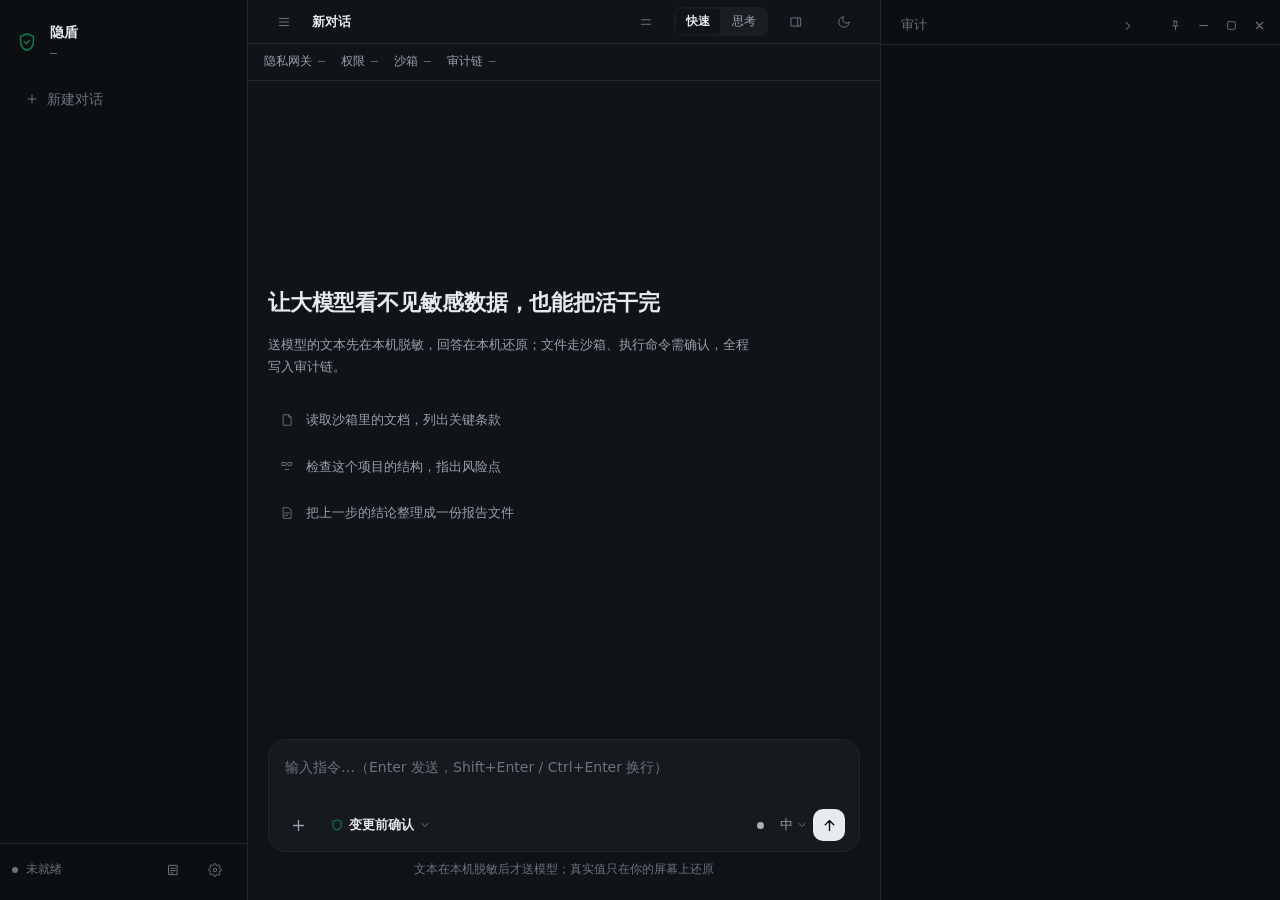
==== yindun/app/web/index.html @ dd4acda6 "审计面板实时刷新：打开期间每2秒自动拉取快照，无新条目不重绘、保留滚动位置" ====
<!DOCTYPE html>
<html lang="zh-CN" data-theme="dark">
<head>
  <meta charset="utf-8">
  <meta name="viewport" content="width=device-width, initial-scale=1">
  <title>隐盾安全智能体</title>
  <link rel="stylesheet" href="styles/tokens.css">
  <link rel="stylesheet" href="styles/app.css">
</head>
<body>
  <!-- ── 极简闪发浮条（折叠态）：旧 Qt 界面「极简闪发折叠模式」的迁移 ──
       折叠后窗口本身会缩成一条浮条（底边对齐、水平居中），
       在这里输入指令回车 = 自动展开完整界面并发送；Shift+Enter 换行（不发送）。
       草稿由 carryDraft() 与主输入框互相搬运：折叠/展开都不丢字。 -->
  <div class="minibar pywebview-drag-region" id="minibar">
    <button class="minibar__expand" id="btn-mini-expand" title="展开完整界面（Esc）">
      <svg viewBox="0 0 24 24" fill="none" stroke="currentColor" stroke-width="1.9" stroke-linecap="round" stroke-linejoin="round"><path d="M9 4v5H4M15 20v-5h5"/></svg>
    </button>
    <!-- textarea 而非 input：Shift+Enter 要真的能换行（单行控件装不下换行符） -->
    <textarea class="minibar__input" id="mini-input" rows="1" spellcheck="false" autocomplete="off"
           placeholder="闪发模式：Enter 发送 · Shift+Enter / Ctrl+Enter 换行"></textarea>
    <span class="minibar__status" id="mini-status"></span>
    <button class="minibar__send" id="btn-mini-send" title="发送（Enter）">
      <svg viewBox="0 0 24 24" fill="none" stroke="currentColor" stroke-width="1.9" stroke-linecap="round" stroke-linejoin="round"><path d="M4 12h15M13 6l6 6-6 6"/></svg>
    </button>
  </div>

  <div class="app">
    <!-- ── 侧栏：会话 ─────────────────────────────── -->
    <aside class="side side--left">
    <div class="sidebar" id="sidebar">
      <div class="brand">
        <svg class="brand__mark" viewBox="0 0 24 24" fill="none" stroke="currentColor" stroke-width="1.6"
             stroke-linecap="round" stroke-linejoin="round" aria-hidden="true">
          <path d="M12 3l7 3v5.5c0 4.5-2.9 8.3-7 9.5-4.1-1.2-7-5-7-9.5V6l7-3z"/>
          <path d="M9.2 11.8l2 2 3.6-3.8"/>
        </svg>
        <div>
          <div class="brand__name">隐盾</div>
          <div class="brand__ver" id="brand-version">—</div>
        </div>
      </div>

      <div class="rail-actions">
        <button class="btn btn--ghost btn--block" id="btn-new-session" style="justify-content:flex-start">
          <svg viewBox="0 0 24 24" fill="none" stroke="currentColor" stroke-width="1.8" stroke-linecap="round"><path d="M12 5v14M5 12h14"/></svg>
          新建对话
        </button>
      </div>

      <div class="session-list" id="session-list"></div>

      <div class="sidebar__foot">
        <div style="display:flex;align-items:center;gap:var(--sp-3);min-width:0">
          <span class="dot" id="llm-dot"></span>
          <span class="session-item__meta" id="llm-label" title="算力状态">未就绪</span>
        </div>
        <div style="display:flex;gap:2px">
          <button class="btn btn--ghost" id="btn-audit" title="审计黑匣子">
            <svg viewBox="0 0 24 24" fill="none" stroke="currentColor" stroke-width="1.7" stroke-linecap="round" stroke-linejoin="round"><path d="M5 4h14v16H5z"/><path d="M8 9h8M8 13h8M8 17h4"/></svg>
          </button>
          <button class="btn btn--ghost" id="btn-settings" title="设置">
            <svg viewBox="0 0 24 24" fill="none" stroke="currentColor" stroke-width="1.7" stroke-linecap="round" stroke-linejoin="round">
              <circle cx="12" cy="12" r="3"/>
              <path d="M19.4 15a1.7 1.7 0 00.3 1.9l.1.1a2 2 0 11-2.8 2.8l-.1-.1a1.7 1.7 0 00-1.9-.3 1.7 1.7 0 00-1 1.5V21a2 2 0 11-4 0v-.1A1.7 1.7 0 008.9 19a1.7 1.7 0 00-1.9.3l-.1.1a2 2 0 11-2.8-2.8l.1-.1a1.7 1.7 0 00.3-1.9 1.7 1.7 0 00-1.5-1H3a2 2 0 110-4h.1A1.7 1.7 0 004.6 8.9a1.7 1.7 0 00-.3-1.9l-.1-.1a2 2 0 112.8-2.8l.1.1a1.7 1.7 0 001.9.3H9a1.7 1.7 0 001-1.5V3a2 2 0 114 0v.1a1.7 1.7 0 001 1.5 1.7 1.7 0 001.9-.3l.1-.1a2 2 0 112.8 2.8l-.1.1a1.7 1.7 0 00-.3 1.9V9a1.7 1.7 0 001.5 1H21a2 2 0 110 4h-.1a1.7 1.7 0 00-1.5 1z"/>
            </svg>
          </button>
        </div>
      </div>
    </div>
    </aside>

    <!-- 拖拽手柄：位置由 JS 贴着列边界摆（不参与栅格，避免多出隐式列） -->
    <div class="col-resizer" data-resize="left" role="separator" aria-orientation="vertical"
         tabindex="0" title="拖动调整会话栏宽度（双击复位，方向键微调）"></div>

    <!-- ── 主区 ─────────────────────────────── -->
    <main class="main">
      <header class="band topbar pywebview-drag-region">
        <button class="btn btn--ghost" id="btn-sidebar" title="折叠 / 展开会话栏" style="display:inline-flex">
          <svg viewBox="0 0 24 24" fill="none" stroke="currentColor" stroke-width="1.8" stroke-linecap="round"><path d="M4 6h16M4 12h16M4 18h16"/></svg>
        </button>
        <div class="topbar__title" id="chat-title">新对话</div>
        <span class="band__id" id="session-id-mark"></span>
        <div class="topbar__spacer pywebview-drag-region"></div>
        <button class="btn btn--ghost" id="btn-mini" title="折叠为闪发浮条（回车自动展开并发送）">
          <svg viewBox="0 0 24 24" fill="none" stroke="currentColor" stroke-width="1.8" stroke-linecap="round" stroke-linejoin="round"><path d="M4 8h16M4 16h16"/></svg>
        </button>
        <div class="stats" id="stats-strip" title="数据看板">
          <span class="stats__item" id="stat-model">—</span>
          <span class="stats__sep"></span>
          <span class="stats__item" id="stat-tools">工具 0</span>
          <span class="stats__sep"></span>
          <!-- 上下文容量：数字本身还是后端预算表的真实占用；点开是**构成明细浮层**
               （消息 / 系统提示词 / 附件 / 工具结果各占多少），原来那段长 tooltip 文案已删。 -->
          <div class="ctx">
            <button class="stats__item stats__item--btn" id="stat-tokens" type="button"
                    aria-haspopup="dialog" aria-expanded="false">上下文 —</button>
            <div class="ctx__pop" id="ctx-pop" role="dialog" aria-label="上下文容量" hidden>
              <div class="ctx__head">
                <b>上下文容量</b>
                <span class="ctx__head-num"><span id="ctx-used">—</span><span id="ctx-pct">—</span></span>
              </div>
              <div class="ctx__bar"><i id="ctx-fill"></i></div>
              <div class="ctx__list" id="ctx-list"></div>
              <div class="ctx__foot" id="ctx-foot"></div>
            </div>
          </div>
        </div>
        <div class="seg" id="mode-switch">
          <button class="seg__btn is-active" data-mode="快速回答" title="快速回答：不做内部推理，更快">快速</button>
          <button class="seg__btn" data-mode="深度思考" title="思考：先做内部推理，更慢但更适合复杂判断">思考</button>
        </div>
        <button class="btn btn--ghost" id="btn-toggle-right" title="折叠 / 展开右侧面板">
          <svg viewBox="0 0 24 24" fill="none" stroke="currentColor" stroke-width="1.7" stroke-linecap="round" stroke-linejoin="round"><path d="M4 5h16v14H4z"/><path d="M15 5v14"/></svg>
        </button>
        <button class="btn btn--ghost" id="btn-theme" title="切换明暗">
          <svg viewBox="0 0 24 24" fill="none" stroke="currentColor" stroke-width="1.7" stroke-linecap="round" stroke-linejoin="round">
            <path d="M21 12.8A9 9 0 1111.2 3a7 7 0 009.8 9.8z"/>
          </svg>
        </button>
        <!-- 窗口控制：置顶 / 最小化 / 最大化 / 关闭（右栏展开时由 setRightCollapsed 移入右栏头部，
             贴窗口右上角；折叠时回到这里）。图标与 is-active 一律由 window_state() 校正，
             不在本地"点一下就翻转"记账。 -->
        <div class="win-ctrls" id="win-ctrls">
          <button class="win-btn" data-win="toggle_top" id="btn-pin" title="置顶 / 取消置顶">
            <svg viewBox="0 0 24 24" fill="none" stroke="currentColor" stroke-width="1.7" stroke-linecap="round" stroke-linejoin="round"><path d="M9 4h6l-1 6 3 3H7l3-3-1-6zM12 13v7"/></svg>
          </button>
          <button class="win-btn" data-win="minimize" title="最小化到任务栏">
            <svg viewBox="0 0 24 24" fill="none" stroke="currentColor" stroke-width="2" stroke-linecap="round"><path d="M5 12h14"/></svg>
          </button>
          <button class="win-btn" data-win="toggle_maximize" id="btn-max" title="最大化 / 还原">
            <svg class="win-btn__ico-max" viewBox="0 0 24 24" fill="none" stroke="currentColor" stroke-width="1.7" stroke-linecap="round" stroke-linejoin="round"><rect x="5" y="5" width="14" height="14" rx="1.5"/></svg>
            <svg class="win-btn__ico-restore" viewBox="0 0 24 24" fill="none" stroke="currentColor" stroke-width="1.7" stroke-linecap="round" stroke-linejoin="round"><rect x="5" y="8" width="11" height="11" rx="1.5"/><path d="M9 8V6.5A1.5 1.5 0 0110.5 5H18a1 1 0 011 1v7.5A1.5 1.5 0 0117.5 15H17"/></svg>
          </button>
          <button class="win-btn win-btn--close" data-win="close" title="关闭">
            <svg viewBox="0 0 24 24" fill="none" stroke="currentColor" stroke-width="2" stroke-linecap="round"><path d="M6 6l12 12M18 6L6 18"/></svg>
          </button>
        </div>
      </header>

      <!-- 安全态势：真实状态，不是装饰 -->
      <div class="posture" id="posture">
        <span class="posture__item" id="posture-privacy"><b>隐私网关</b><span>—</span></span>
        <span class="posture__item" id="posture-permission"><b>权限</b><span>—</span></span>
        <span class="posture__item" id="posture-sandbox"><b>沙箱</b><span class="posture__sandbox">—</span></span>
        <span class="posture__item" id="posture-chain"><b>审计链</b><span>—</span></span>
      </div>

      <div class="sheet">
        <div class="status-line" id="status-line"></div>
        <!-- 启动阶段提示：首次启动要等"探测算力 → 载入模型（20~60 秒）"，以前这段全静默，
             用户看到的是"界面出来了但点了没反应"。就绪后由 startup 事件自动隐藏。 -->
        <div class="bootline" id="bootline" hidden></div>
        <div class="chat" id="chat"></div>

        <form class="composer" id="composer" autocomplete="off">
          <div class="chips" id="chips"></div>
          <div class="composer__box">
            <textarea id="input" rows="1" placeholder="输入指令…（Enter 发送，Shift+Enter / Ctrl+Enter 换行）"></textarea>
            <!-- 控件行（贴输入框下方一行，参考 ZCode：左＝输入相关，右＝模型/思考/发送） -->
            <div class="composer__row">
              <button class="pill pill--icon" id="btn-attach" type="button" title="挂载文档（PDF / Word / Excel / TXT / MD / CSV）">
                <svg viewBox="0 0 24 24" fill="none" stroke="currentColor" stroke-width="1.9" stroke-linecap="round" stroke-linejoin="round"><path d="M12 5v14M5 12h14"/></svg>
              </button>
              <!-- 本对话权限：胶囊 + 下拉（设置页里的是"新对话默认"，这里是本对话覆盖） -->
              <div class="perm" id="perm-pill" data-mode="ask">
                <button type="button" id="perm-trigger" class="perm__trigger" aria-haspopup="listbox" aria-expanded="false" title="本对话的 AI 权限模式（只影响本对话）">
                  <svg class="perm__ico" viewBox="0 0 24 24" fill="none" stroke="currentColor" stroke-width="1.8" stroke-linecap="round" stroke-linejoin="round" aria-hidden="true"><path d="M12 3l7 3v5.5c0 4.3-2.9 7.9-7 9-4.1-1.1-7-4.7-7-9V6l7-3z"/></svg>
                  <span class="perm__value" id="perm-value">变更前确认</span>
                  <svg class="perm__chev" viewBox="0 0 24 24" fill="none" stroke="currentColor" stroke-width="2" stroke-linecap="round" stroke-linejoin="round" aria-hidden="true"><path d="M6 9l6 6 6-6"/></svg>
                </button>
                <div class="perm__pop" id="perm-pop" role="listbox" hidden></div>
              </div>
              <span class="composer__spacer"></span>
              <div class="composer__right">
                <!-- 忙碌态小转圈（参考 ZCode 输入区；空闲时隐藏，不占位） -->
                <span class="composer__spinner" id="composer-spinner" hidden aria-hidden="true"></span>
                <!-- 模型胶囊：两级下拉（一级供应商 → 二级该供应商的模型）；
                     照 ZCode 的形态，**没有搜索框**——原"手输非匹配名＝内网模型入口"改由
                     弹层底部「管理模型」跳设置页承担（见 app.js 注释）。 -->
                <div class="model-select" id="model-select">
                  <button type="button" id="model-trigger" class="pill pill--model" aria-haspopup="listbox" aria-expanded="false" title="切换模型（供应商 / 模型；数据边界按三档分组）">
                    <span class="tier-dot" id="model-tier-dot"></span>
                    <span class="model-select__value" id="model-value"></span>
                    <svg class="model-select__chev" viewBox="0 0 24 24" fill="none" stroke="currentColor" stroke-width="2" stroke-linecap="round" stroke-linejoin="round" aria-hidden="true"><path d="M6 9l6 6 6-6"/></svg>
                  </button>
                <div class="model-select__pop" id="model-pop" tabindex="-1" hidden>
                  <!-- 主卡片照 ZCode：供应商头（点开右侧子菜单）→ 模型列表 → 思考强度滑杆 -->
                  <button type="button" class="mpick__head" id="mpick-head" aria-haspopup="listbox" aria-expanded="false">
                    <span class="mpick__logo" aria-hidden="true">
                      <svg viewBox="0 0 24 24" fill="none" stroke="currentColor" stroke-width="1.7" stroke-linecap="round" stroke-linejoin="round"><rect x="4" y="5" width="16" height="14" rx="3"/><path d="M8 10h8M8 14h5"/></svg>
                    </span>
                    <span class="mpick__head-name" id="mpick-prov-name">—</span>
                    <span class="mpick__api" id="mpick-api-badge">API</span>
                    <svg class="mpick__chev" viewBox="0 0 24 24" fill="none" stroke="currentColor" stroke-width="2" stroke-linecap="round" stroke-linejoin="round" aria-hidden="true"><path d="M9 6l6 6-6 6"/></svg>
                  </button>
                  <div class="mpick__label">模型</div>
                  <div class="mpick__col" id="mpick-models" role="listbox" aria-label="供应商下的模型"></div>
                  <div class="mpick__think" id="mpick-think">
                    <div class="mpick__think-head">
                      <span>思考强度</span><b id="mpick-think-label">中</b>
                      <span class="mpick__shortcut">Ctrl+T</span>
                    </div>
                    <input type="range" id="think-slider" min="0" max="3" step="1" value="1"
                           aria-label="思考强度" title="思考强度（低 / 中 / 高 / 最高）">
                  </div>
                  <div class="model-select__foot" id="model-hint">—</div>
                  <!-- 供应商子菜单：浮在主卡片右侧（窄窗口落到下方），照 ZCode 的二级浮层 -->
                  <div class="mpick__prov-pop" id="mpick-providers" role="listbox" aria-label="供应商" hidden></div>
                </div>
                </div>
                <!-- 思考强度：与模型触发器**视觉相连**（只显示档位词，读作「模型 高」）。
                     点开仍是原来的四档下拉；解释性文字在 title 里。 -->
                <div class="think" id="think-select">
                  <button type="button" id="think-trigger" class="think__trigger" aria-haspopup="dialog" aria-expanded="false" title="思考强度（点开选择低 / 中 / 高 / 最高；Ctrl+T 快速循环）">
                    <span class="think__value" id="think-value">中</span>
                    <svg class="think__chev" viewBox="0 0 24 24" fill="none" stroke="currentColor" stroke-width="2" stroke-linecap="round" stroke-linejoin="round" aria-hidden="true"><path d="M6 9l6 6 6-6"/></svg>
                  </button>
                </div>
                <button class="pill pill--send" id="btn-send" type="submit" title="发送（Enter）">
                  <svg viewBox="0 0 24 24" fill="none" stroke="currentColor" stroke-width="2" stroke-linecap="round" stroke-linejoin="round"><path d="M12 19V5M6 11l6-6 6 6"/></svg>
                </button>
              </div>
            </div>
          </div>
          <div class="composer__hint" id="composer-hint">文本在本机脱敏后才送模型；真实值只在你的屏幕上还原</div>
        </form>
      </div>

      <!-- ══ 设置视图（独立视图：左设置导航 + 右内容；参考主流 agent 设置页范式）══ -->
      <section class="setview" id="settings-view" hidden>
        <aside class="setnav">
          <button class="setnav__back" id="set-back" type="button">
            <svg viewBox="0 0 24 24" fill="none" stroke="currentColor" stroke-width="1.9" stroke-linecap="round" stroke-linejoin="round"><path d="M15 18l-6-6 6-6"/></svg>
            返回对话
          </button>
          <div class="setnav__group"><span>算力</span>
            <button class="setnav__item is-active" data-set="model" type="button">模型接入</button>
          </div>
          <div class="setnav__group"><span>安全</span>
            <button class="setnav__item" data-set="safety" type="button">隐私与权限</button>
            <button class="setnav__item" data-set="kb" type="button">本地知识库</button>
            <button class="setnav__item" data-set="plugin" type="button">插件</button>
          </div>
          <!-- 插件专属设置栏目：启用带设置的插件时才出现（内容由 refreshPluginNav() 填） -->
          <div class="setnav__group" id="setnav-plugins" hidden>
            <span>插件</span>
          </div>
          <div class="setnav__group"><span>企业</span>
            <button class="setnav__item" data-set="control" type="button">企业控制面</button>
          </div>
          <div class="setnav__group"><span>界面</span>
            <button class="setnav__item" data-set="appearance" type="button">窗口与外观</button>
          </div>
          <div class="setnav__foot" id="settings-note">配置与会话在本机加密保存。</div>
        </aside>

        <div class="setmain">
          <header class="setmain__head pywebview-drag-region">
            <div>
              <h2 id="set-title">模型接入</h2>
              <p id="set-sub">按数据边界分三档：本机 / 局域网 / 公网</p>
            </div>
            <div class="setmain__actions" id="set-actions"></div>
          </header>
          <div class="setmain__body">

            <!-- ── 模型接入：供应商列表（左） + 详情（右）── -->
            <div class="setpage is-active" data-set="model">
              <div class="prov">
                <div class="prov__list" id="prov-list"></div>
                <div class="prov__detail" id="prov-detail"></div>
              </div>
            </div>

            <!-- ── 隐私与权限 ── -->
            <div class="setpage" data-set="safety">
              <div class="setcard">
                <div class="setrow">
                  <div class="setrow__text"><b>隐私隔离网关</b>
                    <span title="关闭后模型会直接读到敏感原文">敏感实体在本机替换为占位符后再交给模型</span></div>
                  <div class="setrow__ctrl"><label class="switch"><input type="checkbox" id="sw-privacy"><span class="switch__track"></span></label></div>
                </div>
                <div class="setrow">
                  <div class="setrow__text"><b>AI 权限模式</b>
                    <span id="perm-hint">—</span></div>
                  <div class="setrow__ctrl">
                    <!-- 四档权限：与 yindun/core/permission.py 的 MODES 一一对应（下方矩阵由测试比对内核策略） -->
                    <div class="permseg" id="perm-modes" role="radiogroup" aria-label="AI 权限模式">
                      <button type="button" class="permseg__btn" data-mode="plan" role="radio" aria-checked="false">计划模式</button>
                      <button type="button" class="permseg__btn" data-mode="ask" role="radio" aria-checked="false">变更前确认</button>
                      <button type="button" class="permseg__btn" data-mode="auto" role="radio" aria-checked="false">自主模式</button>
                      <button type="button" class="permseg__btn" data-mode="full" role="radio" aria-checked="false">完全访问</button>
                    </div>
                  </div>
                </div>
                <div class="setrow setrow--stack">
                  <div class="setrow__text"><b>四档能力对照</b>
                    <span title="切换后下一个操作立即按新档位判定">只影响本机文件变更与命令执行</span></div>
                  <table class="permmatrix" id="perm-matrix">
                    <thead>
                      <tr><th>本机操作</th><th>计划模式</th><th>变更前确认</th><th>自主模式</th><th>完全访问</th></tr>
                    </thead>
                    <tbody>
                      <tr data-op="read"><th>读取 / 搜索</th><td data-decision="approve">允许</td><td data-decision="approve">允许</td><td data-decision="approve">允许</td><td data-decision="approve">允许</td></tr>
                      <tr data-op="write"><th>新建 / 修改文件</th><td data-decision="deny">禁止</td><td data-decision="confirm">每次确认</td><td data-decision="approve">允许</td><td data-decision="approve">允许</td></tr>
                      <tr data-op="delete"><th>删除文件</th><td data-decision="deny">禁止</td><td data-decision="confirm">每次确认</td><td data-decision="confirm">每次确认</td><td data-decision="approve">允许</td></tr>
                      <tr data-op="execute"><th>执行命令</th><td data-decision="deny">禁止</td><td data-decision="confirm">每次确认</td><td data-decision="confirm">每次确认</td><td data-decision="confirm">每次确认</td></tr>
                    </tbody>
                  </table>
                  <!-- 「本机操作」指的是什么、越界怎么办，必须写在这儿：只写本机操作会让人以为
                       "沙箱外一律拒绝"（负责人实测：完全访问档下数桌面文件仍被拒，就是一例）。
                       口径由内核给，界面只做说明，不在这里做任何判定。 -->
                  <div class="setrow__hint">表里的「本机操作」指<b>可读写范围（沙箱目录）内</b>的文件与命令；
                    <b>越界</b>操作按<b>同一档位</b>判定（拒绝 / 确认 / 放行）并写入<b>审计</b>。
                    系统目录与凭据类路径任何档位都不放行。</div>
                </div>
                <div class="setrow setrow--stack">
                  <div class="setrow__text"><b>可读写范围（沙箱目录）</b>
                    <span title="越界操作按当前权限档判定并记入审计；系统目录与凭据类路径任何档位都不放行">助手只能读写这个目录及其子目录</span></div>
                  <div class="setrow__ctrl">
                    <span class="sbx-path" id="sandbox-path" title="当前生效的可读写范围">—</span>
                    <button class="btn" id="btn-pick-sandbox" type="button">选择目录…</button>
                    <button class="btn" id="btn-clear-sandbox" type="button">清除（回到默认）</button>
                  </div>
                  <div class="setrow__hint" id="sandbox-note"></div>
                </div>
                <div class="setrow">
                  <div class="setrow__text"><b>允许执行本地脚本</b>
                    <span title="严格模式：Python 等解释器一律禁用">关闭即严格模式，只保留只读命令</span></div>
                  <div class="setrow__ctrl"><label class="switch"><input type="checkbox" id="sw-script-exec"><span class="switch__track"></span></label></div>
                </div>
                <div class="setrow">
                  <div class="setrow__text"><b>思考强度</b>
                    <span title="四档对应最多 4 / 8 / 14 / 20 轮推理；是否先做内部推理由顶栏的「快速 / 思考」决定">低 / 中 / 高 / 最高四档，控件在输入框下方</span></div>
                  <div class="setrow__ctrl"><span class="setrow__ro">见输入区</span></div>
                </div>
              </div>
              <p class="setfoot">判定权（脱敏 / 放行 / 审批 / 审计）永远在内核，插件与控制面只能更严；
                四档权限只放宽"本机文件变更"，<b>执行命令在任何档位都要确认</b>。</p>
            </div>

            <!-- laya 风险分级的设置页不再写死在这里：它是 laya_risk 插件的专属设置，
                 启用该插件时才在左侧「插件」分组出现（见 #setnav-plugins 与 renderPluginSettings）。 -->

            <!-- ── 本地知识库 ── -->
            <div class="setpage" data-set="kb">
              <div class="setcard">
                <div class="setrow setrow--stack">
                  <div class="setrow__text"><b>知识库状态</b><span id="kb-status">正在检测…</span></div>
                  <div class="setrow__ctrl">
                    <button class="btn" id="btn-kb-add" type="button">＋ 添加文档</button>
                    <button class="btn" id="btn-kb-refresh" type="button">刷新</button>
                  </div>
                </div>
                <div class="setrow setrow--stack">
                  <!-- 入库失败 / 部分失败的原因：持久显示到下一次入库（toast 会一闪而过） -->
                  <div class="kb-notice" id="kb-notice" hidden></div>
                  <div class="kb-list" id="kb-list"></div>
                </div>
              </div>
              <p class="setfoot">入库即脱敏：文档先整篇脱敏再切块，向量库只存占位符，元数据不写本机路径。</p>
            </div>

            <!-- ── 插件（市场式布局：搜索 + 已安装瓷贴 + 分类双列卡片，参考 ZCode）── -->
            <div class="setpage" data-set="plugin">
              <div class="market__bar">
                <div class="market__search">
                  <svg viewBox="0 0 24 24" fill="none" stroke="currentColor" stroke-width="1.9" stroke-linecap="round" stroke-linejoin="round"><circle cx="11" cy="11" r="7"/><path d="M20 20l-3.5-3.5"/></svg>
                  <input type="text" id="plugin-search" placeholder="搜索插件…" autocomplete="off" spellcheck="false">
                </div>
                <span class="market__count" id="plugin-count">—</span>
              </div>
              <div id="plugin-groups"></div>
              <div class="setcard" style="margin-top:var(--sp-6)">
                <div class="setrow">
                  <div class="setrow__text"><b>插件自检</b><span id="plugin-sync">—</span></div>
                  <div class="setrow__ctrl"><button class="btn" id="btn-plugin-check" type="button">运行自检</button></div>
                </div>
              </div>
              <p class="setfoot">有专属设置的插件<b>启用后</b>出现在左侧「插件」分组，停用即隐藏、能力收回。
                插件只能做加法；脱敏豁免 / 白名单 / 审批放行 / 审计写入永不开放。</p>
            </div>

            <!-- ── 插件专属设置页（容器）：启用某个有设置的插件后，把它的设置渲染到这里 ──
                 data-set 必须在 HTML 里就写好：`setSettingsPage` 是按 data-set 切 .is-active 的，
                 以前靠 renderPluginSettings 事后补 data-set，于是**第一次点进插件设置是空白页**，
                 要点第二次才显示（本轮由界面自动化回归抓出并修） -->
            <div class="setpage" id="plugin-settings-page" data-set="plugin-settings"></div>

            <!-- ── 企业控制面（V3.5.0）── -->
            <div class="setpage" data-set="control">
              <div class="setcard" id="ctrl-status-card">
                <div class="setrow">
                  <div class="setrow__text"><b>接入状态</b><span id="ctrl-state">未接入</span></div>
                  <div class="setrow__ctrl">
                    <button class="btn" id="btn-ctrl-sync" type="button">立即同步</button>
                    <label class="switch"><input type="checkbox" id="sw-ctrl-report"><span class="switch__track"></span></label>
                  </div>
                </div>
                <div class="setrow">
                  <div class="setrow__text"><b>定时同步</b><span title="关掉不影响本地使用">每 5 分钟自动上报并取回最新策略</span></div>
                  <div class="setrow__ctrl"><label class="switch"><input type="checkbox" id="sw-ctrl-auto"><span class="switch__track"></span></label></div>
                </div>
              </div>

              <div class="setcard" style="margin-top:12px">
                <div class="setrow setrow--stack">
                  <div class="setrow__text"><b>用配对码接入</b>
                    <span title="配对码一次性、有有效期">向 IT 索取 6 位配对码接入；本机只上传<b>掩码事件与元数据</b>，密钥与明文不离开本机</span></div>
                  <div class="ctrl-form">
                    <input type="text" id="ctrl-url" placeholder="控制面地址，如 http://10.0.0.9:8787">
                    <input type="text" id="ctrl-code" placeholder="配对码（6 位，如 A1B2C3）">
                    <button class="btn btn--primary" id="btn-ctrl-pair" type="button">接入</button>
                  </div>
                  <div class="tier__note" id="ctrl-note"></div>
                </div>
              </div>

              <h4 class="prov__subtitle">控制面在这台机器上已生效的策略<span class="muted">（只收紧，不放松）</span></h4>
              <div class="setcard">
                <div class="setrow setrow--stack">
                  <ul class="ctrl-rules" id="ctrl-rules"><li class="muted">尚未应用任何控制面策略</li></ul>
                </div>
                <div class="setrow">
                  <div class="setrow__text"><b>撤销控制面策略</b>
                    <span title="断开上报不会自动移除，避免悄悄放松">移除控制面下发的本地规则</span></div>
                  <div class="setrow__ctrl"><button class="btn" id="btn-ctrl-clear" type="button">撤销</button></div>
                </div>
              </div>
              <p class="setfoot">控制面只能收紧：敏感路径、审批下限、严格模式、模型与插件白名单；
                脱敏豁免与审批放行没有下发通路，判定权永远在本机内核。</p>
            </div>

            <!-- ── 窗口与外观 ── -->
            <div class="setpage" data-set="appearance">
              <div class="setcard">
                <div class="setrow">
                  <div class="setrow__text"><b>窗口置顶</b><span>始终浮在其它窗口之上</span></div>
                  <div class="setrow__ctrl"><label class="switch"><input type="checkbox" id="sw-topmost"><span class="switch__track"></span></label></div>
                </div>
                <div class="setrow">
                  <div class="setrow__text"><b>明暗主题</b><span>跟随当前界面主题</span></div>
                  <div class="setrow__ctrl"><button class="btn" id="btn-theme-2" type="button">切换明暗</button></div>
                </div>
              </div>
            </div>

          </div>
        </div>
      </section>
    </main>
    <div class="col-resizer" data-resize="right" role="separator" aria-orientation="vertical"
         tabindex="0" title="拖动调整面板宽度（双击复位，方向键微调）"></div>
    <!-- ── 右侧面板：审计（与中栏并排，可折叠） ── -->
    <aside class="side side--right" id="panel">
      <div class="panel__inner">
        <div class="panel__tabs">
          <button class="ptab" data-pane="audit">审计</button>
          <span class="panel__spacer"></span>
          <span class="panel__actions" id="panel-actions"></span>
          <button class="btn btn--ghost" id="btn-panel-collapse" title="收起面板">
            <svg viewBox="0 0 24 24" fill="none" stroke="currentColor" stroke-width="1.8" stroke-linecap="round" stroke-linejoin="round"><path d="M9 6l6 6-6 6"/></svg>
          </button>
        </div>
        <div class="panel__body">


          <section class="pane" id="pane-audit">
      <!-- 审计链失败横幅（BUG-0011）：失败时由 renderAudit 取消 hidden，并把原因写进
           #audit-banner-text；「重建锚点」只在锚点缺失 / 迁移这类可执行原因下出现。 -->
      <div class="audit-banner" id="audit-banner" role="alert" hidden>
        <span class="audit-banner__text" id="audit-banner-text"></span>
        <button class="btn btn--ghost" id="btn-reanchor" type="button" hidden
                title="把当前链作为新的信任起点。确认后，此前的尾部截断将无法再被发现">重建锚点（接受当前链）</button>
      </div>
      <div class="stat-grid" id="audit-stats"></div>
      <div class="chain-badge" id="audit-chain">—</div>
      <div class="audit-live" id="audit-live"><span class="audit-live__dot"></span>实时更新 · 2 秒</div>
      <div class="chain-detail" id="audit-chain-detail"></div>
      <div class="field">
        <label class="field__label" for="audit-filter">事件筛选</label>
        <input type="text" id="audit-filter" placeholder="按类型 / 严重度 / 内容过滤…">
      </div>
      <div class="field">
        <div class="field__label">安全工具</div>
        <div style="display:flex;gap:var(--sp-3)">
          <button class="btn" id="btn-health">隐私健康体检</button>
          <button class="btn" id="btn-behavior">模型行为画像</button>
        </div>
        <div class="tool-panel" id="tool-result" style="display:none" aria-live="polite"></div>
      </div>

      <div class="audit-list" id="audit-list"></div>
          </section>

        </div>
      </div>
    </aside>

  </div>

  <!-- ── 审批弹窗 ─────────────────────────────── -->
  <div class="modal-root" id="approval-root">
    <div class="modal" role="dialog" aria-modal="true" aria-labelledby="approval-title">
      <div class="modal__head">
        <svg viewBox="0 0 24 24" fill="none" stroke="currentColor" stroke-width="1.8" stroke-linecap="round" stroke-linejoin="round">
          <path d="M12 3l9 16H3L12 3z"/><path d="M12 10v4M12 17h.01"/>
        </svg>
        <span id="approval-title">隐盾安全决策网关拦截</span>
      </div>
      <div class="modal__body">
        <div class="intent-warning" id="approval-intent" style="display:none"></div>
        <div style="color:var(--text-2);font-size:var(--fs-sm)" id="approval-lead">
          检测到高危操作，已挂起等待人工审批。
        </div>
        <dl class="kv">
          <dt>申请工具</dt><dd id="approval-tool">—</dd>
          <dt>目标路径</dt><dd id="approval-path">—</dd>
        </dl>
        <div id="approval-payload-wrap" style="display:none">
          <div class="payload__title">⚠︎ 请核对以下内容后再决定是否授权</div>
          <div class="payload" id="approval-payload"></div>
        </div>
        <div id="approval-advisory-wrap" style="display:none">
          <div class="advisory__title">插件建议 <span class="advisory__hint">仅供参考；放行与否由你决定</span></div>
          <div class="advisory__loading" id="approval-advisory-loading">
            <span class="advisory__spinner" aria-hidden="true"></span>
            <span id="approval-advisory-loading-text">正在研判：请求用途 → 是否相符 → 操作风险…</span>
          </div>
          <div class="advisory" id="approval-advisory"></div>
        </div>
      </div>
      <div class="modal__foot">
        <button class="btn btn--danger" id="btn-deny">驳回拦截</button>
        <button class="btn btn--primary" id="btn-allow">授权执行</button>
      </div>
    </div>
  </div>

  <!-- 无边框窗口的边缘改尺寸热区（8 向；仅 frameless 模式显示，见 app.css/app.js） -->
  <div class="edge-zone" id="edge-zone" aria-hidden="true">
    <div class="edge edge-n" data-edge="n"></div>
    <div class="edge edge-e" data-edge="e"></div>
    <div class="edge edge-s" data-edge="s"></div>
    <div class="edge edge-w" data-edge="w"></div>
    <div class="edge edge-ne" data-edge="ne"></div>
    <div class="edge edge-nw" data-edge="nw"></div>
    <div class="edge edge-se" data-edge="se"></div>
    <div class="edge edge-sw" data-edge="sw"></div>
  </div>

  <div class="toast-root" id="toast-root"></div>

  <!-- 开发预览假桥接：仅当 URL 带 #mock 时生效（见 dev-mock.js 顶部说明） -->
  <script src="dev-mock.js"></script>
  <script src="app.js"></script>
</body>
</html>
---- yindun/app/web/styles/tokens.css ----
/* ==========================================================================
   隐盾 · 设计 Token —— "Codex 式"极简布局
   --------------------------------------------------------------------------
   参考 Codex 一类 agent 的界面语言：
     · 画布极简、几乎没有"容器感"（不要卡片套卡片）
     · 助手输出是画布上的纯文本，用户输入是右对齐的浅色块
     · 元信息一律小号等宽、低对比度；工具/状态是紧凑单行
     · 只有一个强调色，其余全是中性灰阶
   本文件只改观感与布局尺度，不改任何功能语义。
   ========================================================================== */

:root {
  /* ── 中性灰阶（承担 95% 的界面，Codex 式"无色彩"基底） ── */
  --gray-0:  #FFFFFF;
  --gray-25: #FCFCFD;
  --gray-50: #F7F8F9;
  --gray-100:#F1F2F4;
  --gray-150:#E9EBEE;
  --gray-200:#E1E4E8;
  --gray-300:#CFD4DA;
  --gray-400:#A9B0B8;
  --gray-500:#7C848C;
  --gray-600:#5A626B;
  --gray-700:#3F464E;
  --gray-800:#2A2F35;
  --gray-900:#1A1E22;
  --gray-950:#0E1114;

  /* ── 唯一强调色：品牌绿（只用于可交互/当前项，其余一律灰） ── */
  --accent-50:  #EDF7F1;
  --accent-300: #86CBA8;
  --accent-500: #16A163;
  --accent-600: #0E7A4A;
  --accent-700: #0A5C38;

  /* ── 语义色（仅状态） ── */
  --danger-500: #C4362F;
  --danger-50:  #FDF1F0;
  --warn-500:   #A9761B;
  --warn-50:    #FDF7EA;

  /* ── 焦点环与提示条：明暗必须**各自取值** ──
     --accent-50 是"浅色水洗"，铺在深色底上会变成一圈刺眼光晕；
     提示条反过来，浅色主题需要深底白字才有对比。所以这两个不留默认继承，
     两个主题各自显式给值（V3.5.3）。 */
  --focus-ring: rgba(22, 161, 99, .16);
  --toast-bg: #1A1E22;
  --toast-fg: #FFFFFF;

  /* ── 间距（4px 基准） ── */
  --sp-1: 4px;  --sp-2: 6px;  --sp-3: 8px;  --sp-4: 12px;
  --sp-5: 16px; --sp-6: 20px; --sp-7: 28px; --sp-8: 40px; --sp-9: 56px;

  /* ── 圆角：对话块 10px、控件 8px、标签 4px ── */
  --r-block: 10px;
  --r-ctrl: 8px;
  --r-chip: 4px;

  /* ── 字体：界面正文 / 机器数据（等宽）；去掉装饰性衬线，随 Codex 的极简感 ── */
  --font-sans: "Microsoft YaHei UI", "Microsoft YaHei", "PingFang SC", system-ui, -apple-system, "Segoe UI", sans-serif;
  --font-mono: "Cascadia Mono", Consolas, "SFMono-Regular", ui-monospace, monospace;

  /* ── 字号：正文 14，元信息 11.5 等宽 ── */
  --fs-meta: 11.5px;
  --fs-sm: 12.5px;
  --fs-base: 14px;
  --fs-lg: 16px;
  --fs-xl: 22px;
  --lh-body: 1.72;

  /* ── 对话列宽（Codex 式窄栏，阅读舒适） ── */
  --thread-w: 780px;

  --ease: cubic-bezier(.2, .7, .3, 1);
  --dur: 130ms;
}

/* ── 浅色（默认；Codex 一类的"白纸"观感） ── */
html[data-theme="light"] {
  --bg-canvas: var(--gray-0);
  --bg-side: var(--gray-25);
  --bg-subtle: var(--gray-100);     /* 用户输入块 / 代码块底 */
  --bg-hover: var(--gray-100);
  --bg-active: var(--gray-150);
  --bg-input: var(--gray-0);

  --text-1: var(--gray-900);
  --text-2: var(--gray-600);
  --text-3: var(--gray-400);

  --border-1: var(--gray-150);
  --border-2: var(--gray-200);

  --shadow-pop: 0 16px 48px rgba(16, 22, 28, .14);
  --code-bg: var(--gray-50);
  --code-border: var(--gray-150);
}

/* ── 深色（同结构，只换映射） ── */
html[data-theme="dark"] {
  --bg-canvas: #101317;
  --bg-side: #0C0F12;
  --bg-subtle: #1A1E23;
  --bg-hover: #1E232A;
  --bg-active: #262C34;
  --bg-input: #16191E;

  --text-1: #E7EAEE;
  --text-2: #98A1AB;
  --text-3: #6A737D;

  --border-1: #22272E;
  --border-2: #2C333B;

  --shadow-pop: 0 16px 48px rgba(0, 0, 0, .5);
  --code-bg: #16191E;
  --code-border: #22272E;
  /* 深色主题下的焦点环（更透的绿，避免糊成一团）与提示条（浅底深字） */
  --focus-ring: rgba(64, 196, 132, .26);
  --toast-bg: #F1F2F4;
  --toast-fg: #14171A;
  /* 用途红线的底色：浅色主题是"白底淡红"，深色主题必须是"深底暗红"，
     否则一块白底红字会在暗色审批弹窗里跳出来（V3.6.13）。 */
  --danger-50: #2A1513;
  --warn-50: #2A2113;
  /* 关键判定/通过态的"浅色水洗"：浅色主题是淡绿底 + 深绿字；深色主题必须换成
     暗绿底 + 亮绿字，否则整块会变成白卡（V3.6.20 修：插件判定行在暗色下发白）。 */
  --accent-50: #12261B;
  --accent-700: #7BD3A4;
}
---- yindun/app/web/styles/app.css ----
/* ==========================================================================
   隐盾 · 界面样式 —— "Codex 式"极简布局
   结构：侧栏(会话) | 顶栏(标题+控制) | 对话列(居中窄栏) | 输入区
   说明：类名与 ID 保持与 app.js 的契约不变，本文件只负责"长什么样"。
   ========================================================================== */

* { box-sizing: border-box; }

html, body {
  height: 100%; margin: 0;
  background: var(--bg-canvas); color: var(--text-1);
  font-family: var(--font-sans); font-size: var(--fs-base); line-height: var(--lh-body);
  -webkit-font-smoothing: antialiased;
}

button, input, textarea, select { font: inherit; color: inherit; }
button { cursor: pointer; border: none; background: none; }
:focus-visible { outline: 2px solid var(--accent-500); outline-offset: 2px; border-radius: var(--r-chip); }
@media (prefers-reduced-motion: reduce) { * { transition: none !important; animation: none !important; } }

/* 滚动条：宽度 10px 与 thumb 的"内缩 3px"是既有观感，不要改。
   ★ 暗色下"滚动条末端白色小方块"的根因（V3.6.8 负责人截图）：只定义了
   `::-webkit-scrollbar` 与 `-thumb`，而对话区既能纵向滚、又可能因长代码块横向滚，
   两条滚动条在右下角交汇处是 `-corner`，它没被上色时按**默认浅色**绘制；Windows 的
   上下箭头（`-button`）默认也带底色。控制台那套是整套定义的，所以只有客户端有白块。
   这里补齐 track / corner / button（宽度与 thumb 不动，也**不**加 scrollbar-width:
   thin——那会改宽度、与 10px 不一致）。 */
::-webkit-scrollbar { width: 10px; height: 10px; }
::-webkit-scrollbar-track { background: transparent; }
::-webkit-scrollbar-corner { background: transparent; }
::-webkit-scrollbar-button { display: none; }
::-webkit-scrollbar-thumb { background: var(--border-2); border-radius: 999px; border: 3px solid transparent; background-clip: content-box; }
::-webkit-scrollbar-thumb:hover { background: var(--text-3); background-clip: content-box; }

/* 机器数据（哈希/命令/ID/时间/计数）：一律小号等宽 */
.mono, .bubble code, .bubble pre, .entry__body code, .entry__body pre,
.audit-item__hash, .payload, .tool-line,
.bubble__meta, .session-item__meta, .band__id, .stats, .status-line { font-family: var(--font-mono); }

/* ── 骨架 ─────────────────────────────────────────────── */
.app {
  position: relative;              /* 拖拽手柄按列边界绝对定位 */
  display: grid;
  grid-template-columns: 248px minmax(0, 1fr) 400px;   /* 初始值；运行时由 JS 写行内样式 */
  height: 100vh; overflow: hidden;
  transition: grid-template-columns 180ms var(--ease);   /* 折叠/展开有过渡 */
}
/* ★ 列宽只由 JS 写行内 grid-template-columns，CSS 类不再各自定义列宽：
   两套来源会互相覆盖，表现为"拖了没反应 / 折叠后又跳回来"。
   is-left-collapsed / is-right-collapsed 仅作状态标记（供下面的样式与 JS 判定使用）。 */

/* 拖拽手柄：贴在列边界上，不占栅格轨道 */
.col-resizer {
  position: absolute; top: 0; bottom: 0; width: 10px; z-index: 6;
  cursor: col-resize; background: transparent; border: none; padding: 0;
}
.col-resizer::after {
  content: ""; position: absolute; top: 0; bottom: 0; left: 4px; width: 2px;
  background: transparent; border-radius: 1px; transition: background 120ms var(--ease);
}
.col-resizer:hover::after, .col-resizer:focus-visible::after { background: var(--accent-300); }
.col-resizer:focus-visible { outline: none; }
.app.is-resizing { transition: none; }              /* 拖动时关掉过渡，手感才跟手 */
.app.is-resizing, .app.is-resizing * { user-select: none; }

/* ── 设置视图接管整区（参考主流 agent：进设置就收起会话栏与右侧面板）──
   设置项是"左标题说明 / 右控件"的行式布局，塞进中间窄栏会被压成一字一行；
   打开设置时隐藏左右两栏并把列宽交给内容区，返回后由 applyLayout() 还原。 */
.app.is-settings-open .side--left,
.app.is-settings-open .side--right,
.app.is-settings-open > .col-resizer,
.app.is-settings-open .band,
.app.is-settings-open .posture,
.app.is-settings-open .minibar { display: none; }
/* 列宽由 JS 写行内样式（本文件既有约定），此处不写 grid-template-columns */
/* 窗口边缘拖拽（body 级，与三栏拖拽的 .app.is-resizing 同理）：
   拖拽期间禁选中——否则连续改尺寸引发的文本闪选会加剧视觉抖动 */
body.is-edge-resizing, body.is-edge-resizing * { user-select: none !important; }
body.is-edge-resizing .app { transition: none; }

/* ── 无边框模式的边缘改尺寸热区（8 向）───────────────────────
   frameless 窗口没有系统 resize 边框，改尺寸入口由这 6px 外缘热区 +
   window_bounds / window_resize_edge 桥接承担（单位=逻辑像素）。
   仅在无边框模式（html[data-frameless="1"]）显示；折叠浮条态不显示。
   热区的 mousedown 必须 stopPropagation：pywebview 的 easy_drag 监听 window 上的
   mousedown 会拖走整个窗口，不吞掉事件的话"拖边"会变成"拖窗"。 */
.edge-zone { display: none; }
html[data-frameless="1"] body:not(.is-mini) .edge-zone { display: contents; }
.edge-zone .edge { position: fixed; z-index: 90; }
.edge-n { top: 0; left: 12px; right: 12px; height: 6px; cursor: ns-resize; }
.edge-s { bottom: 0; left: 12px; right: 12px; height: 6px; cursor: ns-resize; }
.edge-w { left: 0; top: 12px; bottom: 12px; width: 6px; cursor: ew-resize; }
.edge-e { right: 0; top: 12px; bottom: 12px; width: 6px; cursor: ew-resize; }
.edge-nw { top: 0; left: 0; width: 12px; height: 12px; cursor: nwse-resize; }
.edge-ne { top: 0; right: 0; width: 12px; height: 12px; cursor: nesw-resize; }
.edge-sw { bottom: 0; left: 0; width: 12px; height: 12px; cursor: nesw-resize; }
.edge-se { bottom: 0; right: 0; width: 12px; height: 12px; cursor: nwse-resize; }

/* 栏容器：折叠时裁切内容而不是压扁内容 */
.side { overflow: hidden; min-width: 0; display: flex; }
.side--left { border-right: 1px solid var(--border-1); background: var(--bg-side); }
.side--right { border-left: 1px solid var(--border-1); background: var(--bg-side); }
/* ★ 列内内容必须跟随轨道宽度（width:100% + min-width:0 + flex:1）：
   拖宽手柄改的是 grid 轨道；若列内元素写死宽度（曾经的 248px/400px），
   轨道变宽内容不跟、轨道变窄内容溢出被 overflow 裁掉——即"拖动时内容不随宽度变化、出现遮挡"。 */
.side--left > .sidebar { width: 100%; min-width: 0; flex: 1; }
.side--right > .panel__inner { width: 100%; min-width: 0; flex: 1; }

/* ── 极简闪发浮条（折叠态）────────────────────────────────
   旧 Qt 界面的「极简闪发折叠模式」迁移：窗口缩成一条浮条，
   浮条内输入回车 = 自动展开完整界面并发送。
   拖动沿用 pywebview 的 easy_drag（无边框窗口整体可拖），这里不重复声明 app-region，
   避免"两套拖拽同时生效"造成抖动。 */
.minibar { display: none; }
body.is-mini .app { display: none; }
body.is-mini .minibar {
  display: flex; align-items: center; gap: var(--sp-2);
  height: 100vh; padding: 0 var(--sp-3);
  background: var(--bg-side); border: 1px solid var(--border-2); border-radius: var(--r-ctrl);
}
.minibar__expand, .minibar__send {
  flex: none; display: inline-flex; align-items: center; justify-content: center;
  width: 26px; height: 26px; border-radius: var(--r-chip);
  border: 1px solid var(--border-2); color: var(--text-2); background: transparent;
}
.minibar__expand:hover, .minibar__send:hover { color: var(--accent-600); border-color: var(--accent-300); }
.minibar__send { background: var(--accent-500); border-color: var(--accent-500); color: #fff; }
.minibar__send:hover { background: var(--accent-600); border-color: var(--accent-600); color: #fff; }
.minibar__expand svg, .minibar__send svg { width: 14px; height: 14px; }
/* 浮条输入框：单行起步、最多两行高（浮条窗口固定 60px），再多就在框内滚动。
   换行必须真的可见，否则用户按了 Shift+Enter 却什么都看不到，会以为键盘坏了。 */
.minibar__input {
  flex: 1; min-width: 0; resize: none; overflow-y: auto;
  height: 28px; max-height: 44px; padding: 4px 0;
  border: none; background: transparent; color: var(--text-1);
  font-family: inherit; font-size: var(--fs-sm); line-height: 1.35;
  -webkit-app-region: no-drag;
}
.minibar__input::placeholder { color: var(--text-3); }
.minibar__input:focus { outline: none; }
.minibar__status {
  flex: none; max-width: 40%; overflow: hidden; text-overflow: ellipsis; white-space: nowrap;
  font-size: var(--fs-meta); color: var(--text-3); font-family: var(--font-mono);
}
.minibar__status.is-busy { color: var(--accent-600); }

/* ── 侧栏 ─────────────────────────────────────────────── */
.sidebar { display: flex; flex-direction: column; min-height: 0; }
.brand { display: flex; align-items: center; gap: var(--sp-4); padding: var(--sp-6) var(--sp-5) var(--sp-5); }
.brand__mark { width: 22px; height: 22px; color: var(--accent-600); flex: none; }
.brand__name { font-size: var(--fs-base); font-weight: 650; letter-spacing: .01em; }
.brand__ver { font-family: var(--font-mono); font-size: var(--fs-meta); color: var(--text-3); }

.rail-actions { padding: 0 var(--sp-4) var(--sp-5); }

.session-list { flex: 1; min-height: 0; overflow-y: auto; padding: 0 var(--sp-3) var(--sp-3); display: flex; flex-direction: column; gap: 1px; }
.session-item {
  position: relative; display: flex; flex-direction: column; gap: 1px;
  padding: var(--sp-3); border-radius: var(--r-ctrl); text-align: left; min-width: 0;
}
.session-item:hover { background: var(--bg-hover); }
.session-item.is-active { background: var(--bg-active); }
.session-item__title { font-size: var(--fs-sm); font-weight: 500; overflow: hidden; text-overflow: ellipsis; white-space: nowrap; }
.session-item__meta { font-size: var(--fs-meta); color: var(--text-3); }
.session-item__ops { position: absolute; right: var(--sp-2); top: var(--sp-2); display: none; gap: 2px; }
.session-item:hover .session-item__ops { display: inline-flex; }
.op { width: 20px; height: 20px; display: grid; place-items: center; border-radius: var(--r-chip); color: var(--text-3); font-size: 11px; }
.op:hover { color: var(--text-1); background: var(--bg-hover); }
.op--danger { width: auto; padding: 0 6px; color: #fff; background: var(--danger-500); }
.session-item__edit { width: 100%; padding: 2px var(--sp-2); border-radius: var(--r-chip); border: 1px solid var(--accent-500); background: var(--bg-input); font-size: var(--fs-sm); }

.sidebar__foot { display: flex; align-items: center; justify-content: space-between; gap: var(--sp-2); padding: var(--sp-4) var(--sp-4) var(--sp-5); border-top: 1px solid var(--border-1); }
.sidebar__foot .session-item__meta { overflow: hidden; text-overflow: ellipsis; white-space: nowrap; font-size: var(--fs-meta); }
.dot { width: 6px; height: 6px; border-radius: 999px; background: var(--text-3); flex: none; }
.dot--ok { background: var(--accent-500); }
.dot--warn { background: var(--warn-500); }

/* ── 主区 ─────────────────────────────────────────────── */
.main { display: flex; flex-direction: column; min-width: 0; min-height: 0; background: var(--bg-canvas); }

/* 顶栏：无底色带，只有一条发丝分隔线（Codex 式"几乎无 chrome"） */
.band, .topbar {
  flex: none; height: 44px; display: flex; align-items: center; gap: var(--sp-3);
  padding: 0 var(--sp-5); border-bottom: 1px solid var(--border-1);
}
.topbar__title { font-size: var(--fs-sm); font-weight: 600; overflow: hidden; text-overflow: ellipsis; white-space: nowrap; min-width: 0; }
.topbar__spacer { flex: 1; }
.band__id { font-size: var(--fs-meta); color: var(--text-3); flex: none; }

/* 安全态势：一行小号等宽、低对比度（保留信息，去掉"框"） */
.posture {
  flex: none; display: flex; align-items: center; gap: var(--sp-5); flex-wrap: wrap;
  padding: var(--sp-3) var(--sp-5); border-bottom: 1px solid var(--border-1);
  font-family: var(--font-mono); font-size: var(--fs-meta); color: var(--text-3);
}
.posture__item { display: inline-flex; align-items: center; gap: var(--sp-2); }
.posture__item b { font-weight: 500; color: var(--text-2); }
.posture__item.is-on b { color: var(--accent-600); }
.posture__item.is-off b { color: var(--danger-500); }
.posture__sandbox { max-width: 240px; overflow: hidden; text-overflow: ellipsis; white-space: nowrap; }

/* 统计与控制 */
.seg { display: inline-flex; padding: 2px; gap: 2px; background: var(--bg-subtle); border-radius: var(--r-ctrl); white-space: nowrap; flex: none; }
.seg__btn { padding: 3px 10px; border-radius: var(--r-chip); font-size: var(--fs-meta); color: var(--text-2); white-space: nowrap; }
.seg__btn:hover { color: var(--text-1); }
.seg__btn.is-active { background: var(--bg-canvas); color: var(--text-1); font-weight: 600; box-shadow: 0 1px 2px rgba(0,0,0,.06); }

.stats { display: flex; align-items: center; gap: var(--sp-3); font-size: var(--fs-meta); color: var(--text-3); white-space: nowrap; }
/* 右面板展开时中栏变窄：隐藏次要信息，保证标题与控件不挤压 */
.app:not(.is-right-collapsed) .stats { display: none; }
.app:not(.is-right-collapsed) .band__id { display: none; }
.stats__sep { width: 1px; height: 10px; background: var(--border-2); }
.stats__item--bad { color: var(--danger-500); }
.stats__item--btn { padding: 2px 5px; border-radius: var(--r-chip); }
.stats__item--btn:hover { background: var(--bg-hover); color: var(--text-1); }
.stats__item--btn.is-warn { color: var(--warn-500); }
@media (max-width: 1240px) { .stats { display: none; } }

/* ── 上下文容量浮层（V3.6.8，照 ZCode 的结构）───────────────
   标题行（已用/上限 + 百分比）→ 进度条 → 分类占比列表 → 底部两行汇总。
   所有数字都由后端给（见 AgentService.context_usage），这里只负责排版。 */
.ctx { position: relative; display: inline-flex; }
.ctx__pop {
  position: absolute; top: calc(100% + 8px); right: 0; z-index: 40; width: 288px;
  padding: var(--sp-4) var(--sp-4) var(--sp-3); border: 1px solid var(--border-2);
  border-radius: var(--r-ctrl); background: var(--bg-canvas); box-shadow: var(--shadow-pop);
  display: flex; flex-direction: column; gap: var(--sp-3); white-space: normal;
}
/* 显式 display 会盖掉 UA 的 [hidden]{display:none}，必须自己补一条 */
.ctx__pop[hidden] { display: none; }
.ctx__head { display: flex; align-items: baseline; gap: var(--sp-3); font-size: var(--fs-sm); color: var(--text-1); }
.ctx__head b { flex: 1; font-weight: 600; }
.ctx__head-num { display: inline-flex; align-items: baseline; gap: var(--sp-3); font-family: var(--font-mono); font-size: var(--fs-meta); color: var(--text-3); }
#ctx-pct { color: var(--text-1); font-weight: 600; }
.ctx__bar { height: 4px; border-radius: 999px; background: var(--bg-subtle); overflow: hidden; }
.ctx__bar > i { display: block; height: 100%; width: 0; background: var(--accent-500); transition: width var(--dur) var(--ease); }
.ctx__list { display: flex; flex-direction: column; gap: 5px; }
.ctx__item { display: flex; align-items: center; gap: var(--sp-3); font-size: var(--fs-meta); color: var(--text-2); }
.ctx__dot { width: 6px; height: 6px; border-radius: 50%; flex: none; background: var(--accent-500); }
.ctx__dot--1 { background: #4A7DBF; }
.ctx__dot--2 { background: var(--warn-500); }
.ctx__dot--3 { background: var(--gray-400); }
.ctx__label { flex: 1; }
.ctx__pct { font-family: var(--font-mono); color: var(--text-1); }
.ctx__empty { font-size: var(--fs-meta); color: var(--text-3); }
.ctx__foot { display: flex; flex-direction: column; gap: 3px; padding-top: var(--sp-2); border-top: 1px solid var(--border-1);
  font-size: var(--fs-meta); color: var(--text-3); line-height: 1.5; }

.win-ctrls { display: none; gap: 2px; margin-left: var(--sp-2); align-items: center; }
html[data-frameless="1"] .win-ctrls { display: inline-flex; }
.win-btn { width: 26px; height: 26px; border-radius: var(--r-chip); display: grid; place-items: center; color: var(--text-3); }
.win-btn:hover { background: var(--bg-hover); color: var(--text-1); }
.win-btn:disabled { opacity: .38; cursor: not-allowed; }
.win-btn:disabled:hover { background: transparent; color: var(--text-3); }
/* 最大化按钮：两枚图标按真实窗口状态切换（body.is-maximized 由 window_state() 校正） */
.win-btn__ico-restore, body.is-maximized .win-btn__ico-max { display: none; }
body.is-maximized .win-btn__ico-restore { display: block; }
.win-btn--close:hover { background: var(--danger-500); color: #fff; }
.win-btn svg { width: 13px; height: 13px; }
/* 置顶生效中：按钮自身要能看出状态（明暗主题各自取色，不写死颜色） */
.win-btn.is-active { background: var(--bg-active); color: var(--accent-600); }
.win-btn.is-active:hover { background: var(--bg-active); color: var(--accent-600); }
/* 落在右栏标签栏时：贴近窗口右上角，与相邻按钮留出距离 */
.win-ctrls--panel { margin-left: var(--sp-4); }
/* 落在设置页时：**固定贴窗口右上角**。设置页的头部有 28px 内边距，
   跟着流式布局走会落在标题那一行的中间，看起来"没对齐"（用户实测反馈）。
   固定定位后与顶栏/右栏两处的落位视觉一致。 */
.win-ctrls--head { position: fixed; top: 6px; right: 10px; margin: 0; z-index: 41; }

/* ── 对话区：居中窄栏，画布上直接排版（无卡片） ───────────── */
.sheet { flex: 1; min-height: 0; display: flex; flex-direction: column; }
.status-line { flex: none; font-size: var(--fs-meta); color: var(--text-3); text-align: center; padding: var(--sp-3) var(--sp-5) 0; }
.status-line:empty { display: none; }
/* 启动阶段提示：轻量一条，不抢注意力，但让人知道"在准备什么、大概要等多久" */
.bootline { flex: none; margin: var(--sp-3) var(--sp-6) 0; padding: 7px var(--sp-4); border-radius: var(--r-ctrl);
  background: var(--bg-subtle); color: var(--text-2); font-size: var(--fs-meta); text-align: center; line-height: 1.6; }
.bootline::before { content: "◍ "; color: var(--accent-600); }
.chat {
  flex: 1; min-height: 0; overflow-y: auto;
  padding: var(--sp-7) var(--sp-6) var(--sp-7);
  display: flex; flex-direction: column; gap: var(--sp-6);
}
.chat > * { width: 100%; max-width: var(--thread-w); margin-inline: auto; }

/* 用户输入：右对齐浅色块（Codex 的 prompt 感） */
.row { display: flex; }
.row--user { justify-content: flex-end; }
.slip {
  max-width: 78%; background: var(--bg-subtle); border-radius: var(--r-block);
  padding: var(--sp-4) var(--sp-5); white-space: pre-wrap; overflow-wrap: anywhere;
}
.slip__mark { display: none; }                    /* Codex 式：不写"指令"标签，靠位置与底色区分 */
.slip .bubble { display: contents; }

/* 助手输出：画布上的纯文本 + 一行极小的标记行 */
.entry { display: flex; flex-direction: column; gap: var(--sp-2); }
.entry__marker { display: flex; align-items: center; gap: var(--sp-3); font-family: var(--font-mono); font-size: var(--fs-meta); color: var(--text-3); }
.entry__dot { width: 6px; height: 6px; border-radius: 999px; background: var(--accent-500); flex: none; }
.entry__body { color: var(--text-1); }
.entry__body p { margin: 0 0 var(--sp-3); }
.entry__body p:last-child { margin-bottom: 0; }
.entry__body.is-thinking { color: var(--text-2); }

/* 工具/状态行：紧凑单行、小号等宽、可读但不抢戏 */
.tool-line { display: flex; align-items: baseline; gap: var(--sp-3); font-size: var(--fs-meta); color: var(--text-3); padding: 1px 0; }
.tool-line__mark { color: var(--text-3); }
.tool-line__text { color: var(--text-2); }

.bubble__meta { display: flex; align-items: center; gap: var(--sp-4); font-size: var(--fs-meta); color: var(--text-3); }
.bubble__tag { padding: 0 6px; border-radius: var(--r-chip); background: var(--bg-subtle); color: var(--text-2); }

/* 空态：邀请式，具体动作 */
.chat__empty { max-width: var(--thread-w); margin: auto; padding: var(--sp-8) 0; }
.chat__empty h1 { font-size: var(--fs-xl); font-weight: 620; margin: 0 0 var(--sp-4); letter-spacing: -0.01em; }
.chat__empty p { margin: 0 0 var(--sp-6); color: var(--text-2); font-size: var(--fs-sm); line-height: var(--lh-body); max-width: 62ch; }
.starters { display: flex; flex-direction: column; gap: 1px; }
.starter {
  display: inline-flex; align-items: center; gap: var(--sp-4); padding: var(--sp-4) var(--sp-4);
  border-radius: var(--r-ctrl); color: var(--text-2); font-size: var(--fs-sm); text-align: left;
}
.starter:hover { background: var(--bg-hover); color: var(--text-1); }
.starter svg { width: 14px; height: 14px; flex: none; color: var(--text-3); }

.typing { display: inline-flex; gap: 4px; align-items: center; }
.typing i { width: 4px; height: 4px; border-radius: 999px; background: var(--text-3); animation: blink 1.2s infinite; }
.typing i:nth-child(2) { animation-delay: .18s; } .typing i:nth-child(3) { animation-delay: .36s; }
@keyframes blink { 0%, 60%, 100% { opacity: .25; } 30% { opacity: 1; } }

/* 发送即出现的等待态（脉动点 + 文字）：它是本轮唯一的气泡，正文/工具行/轨迹都写进这一条，
   收到任何实质事件后由 JS 摘掉指示、原地升级（不会与正文并存）。
   动效沿用上面的 blink，系统开了「减少动态效果」时由全局规则关掉（第 19 行）。 */
.waiting { display: inline-flex; align-items: center; gap: var(--sp-3); }
.waiting__text { color: var(--text-2); font-size: var(--fs-sm); }

/* 空回复兜底（无内容/被中断）：降一档对比度，与正常回答区分开，但保持可读 */
.entry__body.is-empty-reply { color: var(--text-2); }

/* 文书块（代码/表格）：浅底 + 发丝边 */
/* 注意：用户输入在 .slip>.bubble 内，助手输出在 .entry__body 内，两者都要覆盖 */
/* 引用块与分隔线（V3.6.12）：模型用 `>` 引用原文、用 --- 分节时的呈现 */
.bubble blockquote, .entry__body blockquote { margin: var(--sp-3) 0; padding: var(--sp-2) var(--sp-4);
  border-left: 3px solid var(--accent-500); background: var(--bg-subtle); color: var(--text-2);
  border-radius: 0 var(--r-chip) var(--r-chip) 0; }
.bubble blockquote br:last-child, .entry__body blockquote br:last-child { display: none; }
.bubble hr, .entry__body hr { margin: var(--sp-4) 0; border: none; border-top: 1px solid var(--border-1); }
.bubble pre, .entry__body pre { margin: var(--sp-3) 0; padding: var(--sp-4); background: var(--code-bg); border: 1px solid var(--code-border); border-radius: var(--r-ctrl); overflow-x: auto; line-height: 1.7; font-size: var(--fs-sm); }
.bubble code, .entry__body code { font-family: var(--font-mono); font-size: .92em; background: var(--bg-subtle); padding: 1px 5px; border-radius: var(--r-chip); }
.bubble pre code, .entry__body pre code { background: none; padding: 0; border: none; }
.bubble table, .entry__body table { border-collapse: collapse; margin: var(--sp-3) 0; font-size: var(--fs-sm); }
.bubble th, .bubble td, .entry__body th, .entry__body td { border-bottom: 1px solid var(--border-1); padding: 5px var(--sp-4); text-align: left; }
.bubble th:first-child, .bubble td:first-child,
.entry__body th:first-child, .entry__body td:first-child { width: 1%; white-space: nowrap; }   /* 标签列不撑宽 */
.bubble th, .entry__body th { background: var(--bg-subtle); font-weight: 600; }
.bubble tr:last-child td, .entry__body tr:last-child td { border-bottom: none; }

/* ── 输入区：一体式圆角框，发送按钮嵌在框内 ─────────────── */
.composer { flex: none; padding: 0 var(--sp-6) var(--sp-6); }
.composer > * { max-width: var(--thread-w); margin-inline: auto; }
.chips { display: flex; flex-wrap: wrap; gap: var(--sp-2); padding: 0 0 var(--sp-3); }
.chips:empty { display: none; }
.chip { display: inline-flex; align-items: center; gap: var(--sp-2); padding: 3px var(--sp-3); border-radius: var(--r-chip); background: var(--bg-subtle); font-size: var(--fs-meta); color: var(--text-2); }
.chip__ico { display: inline-flex; }
.chip__ico svg { width: 11px; height: 11px; }
.chip__size { color: var(--text-3); font-family: var(--font-mono); }
.chip__flag { color: var(--warn-500, #b45309); font-size: 11px; line-height: 1; cursor: help; }
.chip__x { cursor: pointer; color: var(--text-3); font-size: 12px; line-height: 1; }
.chip__x:hover { color: var(--danger-500); }
.chip--bad { color: var(--danger-500); }

/* ── 过程轨迹时间线（思考 / 工具 / 关键判定）────────────────
   定位：看得见但不是主角——低对比、等宽元信息、一行一件事；
   关键判定（隐私网关、laya 风险）给左侧色条与徽标，扫一眼注意得到，又不打断正文阅读。 */
.entry__trace, .trace-block { display: flex; flex-direction: column; gap: 2px; margin: 0 0 var(--sp-4); }
.row--trace { padding: var(--sp-2) 0; }
.trace { display: flex; align-items: baseline; gap: var(--sp-3); padding: 3px 0; font-size: var(--fs-sm); }
.trace__ico { flex: none; width: 14px; text-align: center; color: var(--text-3); font-size: 11px; }
.trace__name { flex: none; color: var(--text-2); }
.trace__detail { flex: 1; min-width: 0; color: var(--text-3); font-family: var(--font-mono);
  font-size: var(--fs-meta); overflow: hidden; text-overflow: ellipsis; white-space: nowrap; }
.trace__state { flex: none; color: var(--text-3); font-family: var(--font-mono); font-size: var(--fs-meta); }
.trace--thinking .trace__ico { color: var(--accent-500); }
.trace--thinking .trace__name { color: var(--text-3); }
.trace--tool .trace__ico { color: var(--text-2); }
.trace.is-running .trace__state { color: var(--accent-600); }
.trace.is-fail { color: var(--danger-500); }
.trace.is-fail .trace__name, .trace.is-fail .trace__state { color: var(--danger-500); }
/* 关键判定：整行浅色底 + 左侧色条，醒目但不刺眼 */
.trace--judge { padding: 5px var(--sp-3) 5px var(--sp-4); border-left: 2px solid var(--accent-500);
  background: var(--accent-50); border-radius: 0 var(--r-chip) var(--r-chip) 0; }
.trace--judge .trace__ico { color: var(--accent-600); }
.trace--judge .trace__name { color: var(--accent-700); font-weight: 600; }
.trace--judge .trace__detail { color: var(--text-2); font-family: var(--font-sans); font-size: var(--fs-sm); }
/* 深色主题：判定行的暗绿底上，accent-600 的菱形几乎看不见，改用亮绿（V3.6.20） */
html[data-theme="dark"] .trace--judge .trace__ico { color: var(--accent-300); }

/* ── 企业控制面页 ───────────────────────────── */
.ctrl-form { display: flex; gap: var(--sp-3); flex-wrap: wrap; }
.ctrl-form input { flex: 1; min-width: 200px; padding: 7px 10px; background: var(--bg-input);
  border: 1px solid var(--border-2); border-radius: var(--r-ctrl); font-size: var(--fs-sm); outline: none; }
.ctrl-form input:focus { border-color: var(--accent-500); box-shadow: 0 0 0 3px var(--focus-ring); }
.ctrl-rules { list-style: none; margin: 0; padding: 0; display: flex; flex-direction: column; gap: 5px;
  font-size: var(--fs-sm); }
.ctrl-rules li { padding-left: var(--sp-4); border-left: 2px solid var(--accent-500); color: var(--text-2); }
.ctrl-rules li.muted { border-left-color: var(--border-2); color: var(--text-3); font-size: var(--fs-meta);
  font-family: var(--font-mono); }



.composer__box {
  display: block;
  padding: 14px 14px 10px;
  background: var(--bg-input); border: 1px solid var(--border-1); border-radius: 18px;
  box-shadow: 0 1px 2px rgba(0,0,0,.04), 0 8px 24px rgba(0,0,0,.04);
  transition: border-color var(--dur) var(--ease), box-shadow var(--dur) var(--ease);
}
.composer__box:focus-within { border-color: var(--border-2); box-shadow: 0 0 0 3px var(--focus-ring), 0 8px 24px rgba(0,0,0,.05); }
.composer textarea { width: 100%; min-height: 40px; resize: none; border: none; outline: none; background: transparent; padding: 2px 2px 0; max-height: 180px; line-height: 1.6; font-size: var(--fs-base); }
/* ★ 焦点只由外层容器表达（V3.6.9 修「两个圈」）：下方那条全局
   `textarea:focus { border-color + box-shadow }` 也会给这个内层输入框加一圈，
   于是聚焦时外层 `.composer__box:focus-within` 与内层同时高亮、看着是两个套圈。
   这里显式压掉内层——外圈已经在表达"输入区获得焦点"，内圈是纯噪声。 */
.composer textarea:focus, .composer textarea:focus-visible {
  border-color: transparent; box-shadow: none; outline: none;
}
.composer textarea::placeholder { color: var(--text-3); }
.composer__hint { margin-top: var(--sp-3); font-family: var(--font-mono); font-size: var(--fs-meta); color: var(--text-3); text-align: center; }

/* ── 输入区控件行（参考 ZCode：输入框在上，控件一行贴在下方）─────────
   左＝输入相关（挂载），右＝会话级设置（模型 / 思考强度）与发送。
   按钮一律"无边框胶囊、hover 才显形"，不抢正文注意力。 */
.composer__row { display: flex; align-items: center; gap: var(--sp-2); margin-top: 8px; }
.composer__spacer { flex: 1; }
.composer__right { display: flex; align-items: center; gap: 2px; min-width: 0; }
/* 忙碌态小转圈：与 ZCode 一致，放在模型名前；空闲时隐藏，不占位 */
.composer__spinner {
  width: 13px; height: 13px; flex: none; margin-right: 6px; border-radius: 50%;
  border: 2px solid var(--border-2); border-top-color: var(--text-2);
  animation: composer-spin .8s linear infinite;
}
.composer__spinner[hidden] { display: none; }
@keyframes composer-spin { to { transform: rotate(360deg); } }
@media (prefers-reduced-motion: reduce) { .composer__spinner { animation: none; } }
.pill {
  display: inline-flex; align-items: center; gap: var(--sp-2);
  height: 28px; padding: 0 var(--sp-3); border: 1px solid transparent; border-radius: 999px;
  background: transparent; color: var(--text-2); font-size: var(--fs-sm); cursor: pointer;
  white-space: nowrap; flex: none;
  transition: background var(--dur) var(--ease), color var(--dur) var(--ease), border-color var(--dur) var(--ease);
}
.pill:hover { background: var(--bg-hover); color: var(--text-1); }
.pill:focus-visible { outline: none; border-color: var(--accent-500); }
.pill svg { width: 15px; height: 15px; flex: none; }
.pill--icon { width: 30px; height: 30px; padding: 0; justify-content: center; color: var(--text-2); border-radius: 10px; }
.pill--icon svg { width: 17px; height: 17px; }
/* 模型触发器按 ZCode 的新输入区：不再是带框胶囊，就是一段「模型名 档位」文本 */
.pill--model { max-width: 360px; height: 30px; padding: 0 4px; border-color: transparent; background: transparent; }
.pill--model:hover { border-color: transparent; background: var(--bg-hover); }
/* 切换箭头的归属：模型名与思考档位并排后，箭头应读在整簇末尾（「模型 高 ∨」），
   所以模型按钮自己的箭头收起，由思考触发器在右端画一个。 */
.pill--model .model-select__chev { display: none; }
.model-select__value { max-width: 230px; overflow: hidden; text-overflow: ellipsis; white-space: nowrap; }
.pill--select { position: relative; padding-right: var(--sp-2); }
.pill__label { color: var(--text-3); white-space: nowrap; flex: none; }

/* ── 思考强度：胶囊 + 下拉（参考 ZCode 输入区的「最高 ⌄」）─────
   为什么又改回下拉：四档是"一次设定、长期不动"的参数，常驻四个选项会
   把输入区挤成工具栏；下拉把它收成一个词 + 一个箭头，点开才是选项。 */
.think { position: relative; flex: none; }
/* 与模型名视觉相连：只保留档位词（读作「模型 高」），没有图标/边框/第二个箭头；
   点开仍是四档下拉（title 说明）。 */
.think__trigger {
  display: inline-flex; align-items: center; gap: 3px; height: 30px; padding: 0 2px;
  border: 1px solid transparent; border-radius: 8px; background: transparent;
  color: var(--text-2); font-size: var(--fs-sm); cursor: pointer; white-space: nowrap;
  transition: background var(--dur) var(--ease), color var(--dur) var(--ease);
}
.think__trigger:hover { background: var(--bg-hover); color: var(--text-1); }
.think.is-open .think__trigger { background: var(--bg-hover); color: var(--text-1); }
/* 紧凑形态（V3.6.8）：触发器只有 图标 + 档位词；解释性文字全部在 title 里（悬停才看） */
.think__ico { width: 14px; height: 14px; color: var(--text-3); flex: none; }
.think__value { color: var(--text-2); font-weight: 500; }
.think.is-open .think__value { color: var(--text-1); }
.think__chev { width: 12px; height: 12px; color: var(--text-3); }
.think__chev { transition: transform var(--dur) var(--ease); }
/* 思考档位已并入模型卡片底部的滑杆（照 ZCode），不再有独立下拉弹层 */

/* ── AI 权限：输入区胶囊 + 下拉（本对话生效；设置页里的是"新对话默认"）──
   盾牌按档位着色：越松越警示（计划=中性 · 确认=常规 · 自主=琥珀 · 完全=红），
   让"我现在放得有多开"在输入框旁边一眼可见。 */
.perm { position: relative; flex: none; }
.perm__trigger {
  display: inline-flex; align-items: center; gap: 5px; height: 30px; padding: 0 10px;
  border: 1px solid transparent; border-radius: 10px; background: transparent;
  color: var(--text-2); font-size: var(--fs-sm); cursor: pointer; white-space: nowrap;
  transition: background var(--dur) var(--ease), color var(--dur) var(--ease), border-color var(--dur) var(--ease);
}
.perm__trigger:hover { background: var(--bg-hover); color: var(--text-1); }
.perm.is-open .perm__trigger { border-color: var(--border-2); background: var(--bg-canvas); }
.perm__ico { width: 14px; height: 14px; flex: none; }
.perm__value { font-weight: 600; color: var(--text-1); }
.perm__chev { width: 12px; height: 12px; color: var(--text-3); transition: transform var(--dur) var(--ease); }
.perm.is-open .perm__chev { transform: rotate(180deg); }
.perm[data-mode="plan"] .perm__ico { color: var(--text-2); }
.perm[data-mode="ask"] .perm__ico { color: var(--accent-600); }
.perm[data-mode="auto"] .perm__ico { color: var(--warn-500); }
.perm[data-mode="full"] .perm__ico { color: var(--danger-500); }
/* 放宽档位给整颗胶囊着色（参考 ZCode：权限越松，提示越醒目），但只染底与字，不做红底白字 */
.perm[data-mode="auto"] .perm__trigger {
  color: var(--warn-500); background: color-mix(in srgb, var(--warn-500) 10%, transparent);
}
.perm[data-mode="full"] .perm__trigger {
  color: var(--danger-500); background: color-mix(in srgb, var(--danger-500) 10%, transparent);
}
.perm[data-mode="auto"] .perm__value, .perm[data-mode="full"] .perm__value { color: inherit; }
.perm__pop {
  position: absolute; left: 0; bottom: calc(100% + 8px); z-index: 30;
  min-width: 320px; padding: var(--sp-2); border: 1px solid var(--border-2);
  border-radius: 12px; background: var(--bg-canvas); box-shadow: var(--shadow-pop);
}
.perm__opt {
  display: flex; align-items: flex-start; gap: var(--sp-3); width: 100%; padding: 8px 10px;
  border-radius: var(--r-chip); text-align: left; color: var(--text-2); font-size: var(--fs-sm);
}
.perm__opt:hover { background: var(--bg-hover); color: var(--text-1); }
.perm__opt.is-cur { background: var(--bg-active); color: var(--text-1); }
.perm__opt b { font-weight: 600; }
.perm__opt em { display: block; margin-top: 2px; color: var(--text-3); font-size: var(--fs-meta); font-style: normal; line-height: 1.5; }
.perm__opt .perm__ico { margin-top: 2px; }
.perm__sep { height: 1px; margin: var(--sp-2) var(--sp-2); background: var(--border-1); }
.perm__note { padding: 4px 10px var(--sp-1); color: var(--text-3); font-size: var(--fs-meta); line-height: 1.5; }
.pill--send { width: 32px; height: 32px; padding: 0; justify-content: center; border-radius: 10px;
  background: var(--text-1); color: var(--bg-canvas); }
.pill--send:hover { background: var(--text-2); color: var(--bg-canvas); }
.pill--send svg { width: 17px; height: 17px; }
.pill--stop { width: 32px; height: 32px; padding: 0; justify-content: center; border-radius: 10px;
  background: var(--danger-500); color: #fff; }
.pill--stop:hover { background: var(--danger-500); opacity: .9; color: #fff; }

/* 档位小圆点：本机＝绿（不出机器）· 局域网＝蓝灰（不出企业）· 公网＝琥珀（出企业，已脱敏） */
.tier-dot { width: 7px; height: 7px; border-radius: 50%; flex: none; background: var(--gray-400); }
.tier-dot--local { background: var(--accent-500); }
.tier-dot--lan { background: #4A7DBF; }
.tier-dot--wan { background: var(--warn-500); }

/* ── 模型选择器（照 ZCode）：单卡片 + 右侧供应商子菜单 + 底部思考强度滑杆 ──
   **没有搜索框**：清单是有限结构，搜索框只会多一层焦点争夺；
   "手输模型名"那条路由供应商子菜单底部的「管理模型」跳设置页承担。 */
.mpick__head {
  display: flex; align-items: center; gap: 8px; width: 100%;
  padding: 7px 8px; border-radius: 10px; text-align: left;
}
.mpick__head:hover { background: var(--bg-hover); }
.mpick__logo {
  width: 20px; height: 20px; border-radius: 6px; flex: none;
  display: grid; place-items: center; background: var(--bg-subtle); color: var(--text-2);
}
.mpick__logo svg { width: 14px; height: 14px; }
.mpick__head-name {
  flex: 1; min-width: 0; overflow: hidden; text-overflow: ellipsis; white-space: nowrap;
  font-size: var(--fs-sm); font-weight: 600;
}
.mpick__api {
  flex: none; padding: 1px 5px; border-radius: 4px; background: var(--bg-subtle);
  color: var(--text-3); font-family: var(--font-mono); font-size: 10px; text-transform: uppercase;
}
.mpick__chev { width: 14px; height: 14px; flex: none; color: var(--text-3); transition: transform var(--dur) var(--ease); }
.mpick__head[aria-expanded="true"] .mpick__chev { transform: rotate(90deg); }
.mpick__label { padding: 8px 8px 4px; font-size: var(--fs-meta); color: var(--text-3); }
.mpick__col { max-height: min(42vh, 300px); overflow-y: auto; display: flex; flex-direction: column; gap: 1px; }
.mpick__think { margin-top: 8px; padding: 9px 8px 2px; border-top: 1px solid var(--border-1); }
.mpick__think-head { display: flex; align-items: center; gap: 6px; font-size: var(--fs-sm); color: var(--text-2); }
.mpick__think-head b { color: var(--text-1); font-weight: 600; }
.mpick__shortcut {
  margin-left: auto; padding: 0 4px; border: 1px solid var(--border-1); border-radius: 4px;
  color: var(--text-3); font-family: var(--font-mono); font-size: 10px;
}
/* 四档连续滑杆：填充比例用 --pct 控制；最高档用绿→蓝渐变（与参考图一致） */
#think-slider {
  -webkit-appearance: none; appearance: none; display: block; width: 100%; height: 6px;
  margin: 11px 0 7px; border-radius: 999px; outline: none;
  background: linear-gradient(90deg, var(--accent-500) 0 var(--pct, 33%), var(--bg-active) var(--pct, 33%) 100%);
}
#think-slider.is-max { background: linear-gradient(90deg, #3ddc84, #3b82f6); }
#think-slider::-webkit-slider-thumb {
  -webkit-appearance: none; width: 16px; height: 16px; border-radius: 50%;
  background: #fff; border: none; box-shadow: 0 1px 4px rgba(0,0,0,.35); cursor: pointer;
}
#think-slider::-moz-range-thumb {
  width: 16px; height: 16px; border-radius: 50%; background: #fff; border: none;
  box-shadow: 0 1px 4px rgba(0,0,0,.35); cursor: pointer;
}
/* 供应商子菜单：浮在主卡片**左侧**——模型卡片贴着输入区右边缘，
   往右弹会直接超出视口（负责人截图：右侧被顶出空白）；往左弹始终在聊天区内。
   窄窗口仍落到卡片下方，不做横向溢出。 */
.mpick__prov-pop {
  position: absolute; right: calc(100% + 8px); left: auto; top: 0; width: 236px;
  max-height: min(62vh, 430px); overflow-y: auto; padding: 8px;
  border: 1px solid var(--border-2); border-radius: 12px;
  background: var(--bg-canvas); box-shadow: var(--shadow-pop); z-index: 31;
}
.mpick__prov-pop[hidden] { display: none; }
@media (max-width: 900px) {
  .mpick__prov-pop { left: 0; right: auto; top: calc(100% + 8px); width: 100%; }
}
.mpick__gt {
  display: flex; align-items: center; gap: 5px; padding: 6px 8px 3px;
  font-size: var(--fs-meta); color: var(--text-3); white-space: nowrap;
}
.mpick__gt:first-child { padding-top: 2px; }
.mpick__gt b { font-weight: 600; }
.mpick__prov {
  display: flex; align-items: center; gap: 6px; width: 100%; padding: 7px 8px;
  border-radius: 8px; text-align: left; color: var(--text-1); font-size: var(--fs-sm);
}
.mpick__prov:hover { background: var(--bg-hover); }
.mpick__prov.is-open { background: var(--bg-active); font-weight: 600; }
.mpick__prov.is-hl { background: var(--bg-hover); }
.mpick__pname { flex: 1; min-width: 0; overflow: hidden; text-overflow: ellipsis; white-space: nowrap; }
.mpick__pmeta { color: var(--text-3); font-family: var(--font-mono); font-size: var(--fs-meta); flex: none; }
.mpick__check { margin-left: auto; color: var(--accent-600); font-weight: 700; flex: none; }
.mpick__manage {
  display: flex; align-items: center; gap: var(--sp-2); width: 100%; margin-top: 4px;
  padding: 8px; border-top: 1px solid var(--border-1); border-radius: 0 0 8px 8px;
  color: var(--accent-600); font-size: var(--fs-sm); font-weight: 600; text-align: left;
}
.mpick__manage:hover { background: var(--accent-50); }
.mpick__manage svg { width: 14px; height: 14px; flex: none; }
.model-opt__tags { display: inline-flex; gap: 3px; flex: none; }
.mtag {
  padding: 0 5px; border-radius: var(--r-chip); background: var(--bg-subtle);
  color: var(--text-2); font-size: var(--fs-meta); font-style: normal;
  font-family: var(--font-mono); white-space: nowrap;
}
.model-opt__name { flex: 1; overflow: hidden; text-overflow: ellipsis; white-space: nowrap; }
.model-opt__meta { color: var(--text-3); font-family: var(--font-mono); font-size: var(--fs-meta); max-width: 130px; overflow: hidden; text-overflow: ellipsis; white-space: nowrap; }
.model-opt__tick { margin-left: auto; color: var(--accent-600); font-weight: 700; flex: none; }

/* ══ 设置视图（独立视图：左设置导航 + 右内容，参考主流 agent 设置页范式）═══ */
/* 明暗切换过渡（V3.6.6）：View Transitions 的页级交叉淡入淡出时长与缓动。
   默认 0.25s 偏快、观感像"闪一下"；这里放到 0.32s 并用缓入缓出，切换更柔和。 */
::view-transition-old(root), ::view-transition-new(root) {
  animation-duration: .32s;
  animation-timing-function: cubic-bezier(.4, 0, .2, 1);
}
@media (prefers-reduced-motion: reduce) {
  ::view-transition-old(root), ::view-transition-new(root) { animation-duration: .01s; }
}

/* [hidden] 补偿：.sheet/.setview 都声明了显式 display，会盖掉 UA 的 [hidden]{display:none} */
.sheet[hidden], .setview[hidden] { display: none; }

.setview { display: grid; grid-template-columns: 214px 1fr; min-height: 0; height: 100%; }
.setnav { display: flex; flex-direction: column; gap: var(--sp-5); padding: var(--sp-5) var(--sp-4);
  border-right: 1px solid var(--border-1); background: var(--bg-side); overflow-y: auto; }
.setnav__back { display: inline-flex; align-items: center; gap: 6px; padding: 6px 8px; border-radius: var(--r-ctrl);
  color: var(--text-2); font-size: var(--fs-sm); text-align: left; }
.setnav__back:hover { background: var(--bg-hover); color: var(--text-1); }
.setnav__back svg { width: 15px; height: 15px; }
.setnav__group { display: flex; flex-direction: column; gap: 2px; }
.setnav__group > span { padding: 0 var(--sp-3) var(--sp-2); color: var(--text-3);
  font-size: var(--fs-meta); letter-spacing: .04em; }
.setnav__item { padding: 7px 10px; border-radius: var(--r-ctrl); color: var(--text-2);
  font-size: var(--fs-sm); text-align: left; }
.setnav__item:hover { background: var(--bg-hover); color: var(--text-1); }
.setnav__item.is-active { background: var(--bg-active); color: var(--text-1); font-weight: 600; }
.setnav__foot { margin-top: auto; padding-top: var(--sp-4); border-top: 1px solid var(--border-1);
  color: var(--text-3); font-size: var(--fs-meta); line-height: 1.7; }

.setmain { display: flex; flex-direction: column; min-width: 0; overflow-y: auto;
  /* 两侧对称保留滚动条槽：设置内容限宽居中后，"左留白 = 右留白"才不会被
     右侧那 10px 滚动条破坏（否则内容整体偏左，宽窗口一眼就能看出来）。 */
  scrollbar-gutter: stable both-edges; }
.setmain__head { display: flex; align-items: flex-start; justify-content: space-between; gap: var(--sp-5);
  width: 100%; max-width: 1000px; margin-inline: auto;
  padding: var(--sp-7) var(--sp-7) var(--sp-5); }
.setmain__head h2 { font-size: 23px; font-weight: 700; letter-spacing: -.01em; }
.setmain__head p { margin-top: 6px; color: var(--text-3); font-size: var(--fs-sm); }
.setmain__actions { display: flex; align-items: center; gap: var(--sp-2); flex: none; }
/* 内容列限宽并居中：宽窗口下不把设置项拉成超长一行；窄窗口（<1000px）
   自然回落到满宽。max-width 含左右内边距，保证与 header 的左边缘对齐。 */
.setmain__body { padding: 0 var(--sp-7) var(--sp-8); width: 100%; max-width: 1000px; margin-inline: auto; }
.setpage { display: none; }
.setpage.is-active { display: block; }

/* 行式设置卡：一个容器装多行，行间发丝线；左＝标题+说明，右＝控件 */
.setcard { border: 1px solid var(--border-1); border-radius: 14px; background: var(--bg-canvas); overflow: hidden; }
.setrow { display: flex; align-items: center; gap: var(--sp-5); padding: 13px var(--sp-6);
  border-top: 1px solid var(--border-1); }
.setrow:first-child { border-top: none; }
.setrow--stack { flex-direction: column; align-items: stretch; gap: var(--sp-3); }
.setrow__text { flex: 1; min-width: 0; display: flex; flex-direction: column; gap: 3px; }
.setrow__text b { font-size: var(--fs-base); font-weight: 600; }
.setrow__text span { color: var(--text-3); font-size: var(--fs-sm); line-height: 1.5; }
.setrow__text span.is-ok { color: var(--accent-600); }
.setrow__text span.is-bad { color: var(--danger-500); }
.setrow__ctrl { flex: none; display: flex; align-items: center; gap: var(--sp-3); }
.setrow__ctrl input[type="text"] { width: 300px; padding: 6px 10px; background: var(--bg-input);
  border: 1px solid var(--border-2); border-radius: var(--r-ctrl); font-size: var(--fs-sm); outline: none; }
.setrow__ctrl input[type="text"]:focus { border-color: var(--accent-500); box-shadow: 0 0 0 3px var(--focus-ring); }
.setrow__ctrl select { min-width: 210px; padding: 6px 10px; background: var(--bg-input); color: var(--text-1);
  border: 1px solid var(--border-2); border-radius: var(--r-ctrl); font-size: var(--fs-sm); }
.setrow__ro { color: var(--text-3); font-size: var(--fs-meta); }
/* 行内补充说明（例：四档矩阵下面那句"越界怎么判"）：用 text-2，属于要读清楚的口径 */
.setrow__hint { color: var(--text-2); font-size: var(--fs-meta); line-height: 1.75; }
/* 可读写范围：当前生效路径（等宽、可省略号），过长不撑破设置行 */
.sbx-path { font-family: var(--font-mono); font-size: var(--fs-meta); color: var(--text-2);
  max-width: 320px; overflow: hidden; text-overflow: ellipsis; white-space: nowrap; }
.setfoot { margin-top: var(--sp-4); color: var(--text-3); font-size: var(--fs-meta); line-height: 1.75; }

/* ── AI 权限四档：分段选择 + 能力对照矩阵 ───────────────
   选择器用分段控件而非下拉：四档是"从紧到松"的一条轴，并排显示才看得出方向；
   矩阵把每档对四类操作的判定摊开（文案由内核 MODE_POLICY 决定，测试比对，不能手改口径）。 */
.permseg { display: inline-flex; gap: 2px; padding: 2px; background: var(--bg-subtle); border-radius: var(--r-ctrl); }
.permseg__btn {
  appearance: none; border: none; background: transparent; cursor: pointer;
  font: inherit; font-size: var(--fs-sm); color: var(--text-2);
  height: 28px; padding: 0 var(--sp-4); border-radius: var(--r-chip); white-space: nowrap;
  transition: background var(--dur) var(--ease), color var(--dur) var(--ease);
}
.permseg__btn:hover { background: var(--bg-hover); color: var(--text-1); }
.permseg__btn:focus-visible { outline: none; box-shadow: 0 0 0 2px var(--accent-500); }
.permseg__btn.is-active { background: var(--bg-canvas); color: var(--text-1); font-weight: 600; box-shadow: 0 1px 2px rgba(0,0,0,.06); }

.permmatrix { width: 100%; border-collapse: collapse; font-size: var(--fs-meta); }
.permmatrix th, .permmatrix td { padding: 7px var(--sp-3); text-align: left; border-top: 1px solid var(--border-1); }
.permmatrix thead th { border-top: none; color: var(--text-3); font-weight: 500; }
.permmatrix tbody th { font-weight: 500; color: var(--text-2); }
.permmatrix td { color: var(--text-2); }
/* 三种判定各给一个色：允许＝安全绿 · 每次确认＝中性提示 · 禁止＝危险红（靠色相就能读出松紧） */
.permmatrix td[data-decision="approve"] { color: var(--accent-600); }
.permmatrix td[data-decision="confirm"] { color: var(--text-1); }
.permmatrix td[data-decision="deny"] { color: var(--danger-500); }

/* 模型接入：供应商列表（左）+ 选中详情（右） */
.prov { display: grid; grid-template-columns: 266px minmax(0, 1fr); gap: var(--sp-6); align-items: start; }
.prov__list { display: flex; flex-direction: column; gap: var(--sp-5); }
.prov__group { display: flex; flex-direction: column; gap: 2px; }
.prov__gtitle { display: flex; align-items: center; gap: 6px; padding: 0 6px 7px; font-size: var(--fs-sm); }
.prov__gtitle b { font-weight: 600; }
.prov__gtitle em { margin-left: auto; max-width: 138px; color: var(--text-3); font-size: var(--fs-meta);
  font-style: normal; line-height: 1.35; text-align: right; }
.prov__item { display: flex; flex-direction: column; gap: 2px; padding: 8px 10px; border: 1px solid transparent;
  border-radius: var(--r-ctrl); text-align: left; }
.prov__item:hover { background: var(--bg-hover); }
/* ★ 背景高亮**只表示"正在查看"的那一项**（V3.6.8，负责人实测缺陷）：
   「使用中」是另一套语义，一律用绿点 + 绿字（.usage-flag），两种状态绝不再共用背景。 */
.prov__item.is-active { background: var(--bg-active); border-color: var(--border-2); }
.prov__name { display: flex; align-items: center; gap: 6px; color: var(--text-1); font-size: var(--fs-sm);
  overflow: hidden; text-overflow: ellipsis; white-space: nowrap; }
.prov__meta { color: var(--text-3); font-family: var(--font-mono); font-size: var(--fs-meta);
  overflow: hidden; text-overflow: ellipsis; white-space: nowrap; }
/* 本机档摊开的 Ollama 模型子项：点一下即切换（缩进 + 等宽小字，不抢供应商条目的层级） */
.prov__sub { display: flex; align-items: center; gap: 6px; margin-left: 14px; padding: 5px 8px;
  border-radius: var(--r-chip); text-align: left; color: var(--text-2); }
.prov__sub:hover { background: var(--bg-hover); color: var(--text-1); }
.prov__subname { flex: 1; min-width: 0; overflow: hidden; text-overflow: ellipsis; white-space: nowrap;
  font-family: var(--font-mono); font-size: var(--fs-meta); }
/* 「使用中」标记：绿色小圆点（+ 文字），**没有背景**——背景只归"正在查看" */
.usage-flag { display: inline-flex; align-items: center; gap: 4px; color: var(--accent-600);
  font-size: var(--fs-meta); font-weight: 600; flex: none; }
.usage-flag__dot { width: 6px; height: 6px; border-radius: 50%; background: var(--accent-500); flex: none; }
.usage-flag--dot { width: 6px; height: 6px; border-radius: 50%; background: var(--accent-500); }   /* 只有圆点的紧凑形态 */
/* .usage-flag 声明了 display，会盖掉 UA 的 [hidden]{display:none} —— 必须自己补一条 */
.usage-flag[hidden] { display: none; }
.prov__add { padding: 7px 10px; border-radius: var(--r-ctrl); color: var(--accent-600);
  font-size: var(--fs-sm); text-align: left; }
.prov__add:hover { background: var(--accent-50); }
.prov__detail { min-width: 0; }
.prov__title { display: flex; align-items: center; gap: var(--sp-3); font-size: var(--fs-lg); font-weight: 600; }
.prov__badge { padding: 2px 9px; border: 1px solid var(--border-2); border-radius: 999px;
  color: var(--text-3); font-size: var(--fs-meta); font-weight: 400; }
.prov__desc { margin: var(--sp-3) 0 var(--sp-5); color: var(--text-3); font-size: var(--fs-sm); line-height: 1.75; }
.prov__subtitle { display: flex; gap: 6px; margin: var(--sp-6) 0 var(--sp-3); font-size: var(--fs-sm); font-weight: 600; }

/* ── 模型列表（供应商详情里）：每行 显示名 + 模型 ID + 标签 + 使用中 + 编辑/删除 ── */
.mlist { display: flex; flex-direction: column; border: 1px solid var(--border-1); border-radius: var(--r-ctrl); overflow: hidden; }
.mlist--empty { padding: 10px var(--sp-4); color: var(--text-3); font-size: var(--fs-sm); }
.mrow { display: flex; align-items: center; gap: var(--sp-3); padding: 8px var(--sp-4); }
.mrow + .mrow { border-top: 1px solid var(--border-1); }
.mrow:hover { background: var(--bg-hover); }
.mrow__use { display: flex; align-items: center; gap: var(--sp-3); flex: 1; min-width: 0; text-align: left; }
.mrow__name { color: var(--text-1); font-size: var(--fs-sm); font-weight: 600;
  overflow: hidden; text-overflow: ellipsis; white-space: nowrap; }
.mrow__mid { color: var(--text-3); font-family: var(--font-mono); font-size: var(--fs-meta);
  overflow: hidden; text-overflow: ellipsis; white-space: nowrap; max-width: 190px; }
.mrow__ops { display: flex; gap: 2px; flex: none; }
.mbtn { padding: 3px 8px; border-radius: var(--r-chip); color: var(--text-3); font-size: var(--fs-meta); }
.mbtn:hover { background: var(--bg-active); color: var(--text-1); }
.mbtn--danger:hover { background: var(--danger-50); color: var(--danger-500); }

/* ── 模型编辑面板（添加 / 编辑模型；新增供应商时作为"第一个模型"必填）── */
.medit { display: flex; flex-direction: column; gap: var(--sp-3); margin-top: var(--sp-5);
  padding: var(--sp-4); border: 1px solid var(--border-2); border-radius: var(--r-ctrl); background: var(--bg-subtle); }
.medit[hidden] { display: none; }                  /* display 会盖掉 UA 的 [hidden]，自补 */
.medit__title { font-size: var(--fs-sm); font-weight: 600; }
.medit__row { display: flex; align-items: center; gap: var(--sp-4); }
.medit__row label { width: 62px; flex: none; color: var(--text-2); font-size: var(--fs-sm); }
.medit__row input[type="text"] { background: var(--bg-canvas); }
.medit__ops { display: flex; gap: var(--sp-3); }
.medit__hint { color: var(--text-3); font-size: var(--fs-meta); line-height: 1.6; }
.medit__hint.is-bad { color: var(--danger-500); }
.muted { color: var(--text-3); font-weight: 400; }

.icon-btn { width: 32px; height: 32px; border-radius: var(--r-ctrl); display: grid; place-items: center; background: var(--accent-600); color: #fff; flex: none; }
.icon-btn:hover { background: var(--accent-500); }
.icon-btn--stop { background: var(--danger-500); }
.icon-btn--ghost { background: transparent; color: var(--text-3); }
.icon-btn--ghost:hover { background: var(--bg-hover); color: var(--text-1); }
.icon-btn svg { width: 16px; height: 16px; }

/* 通用按钮 */
.btn { display: inline-flex; align-items: center; justify-content: center; gap: var(--sp-3); padding: 6px var(--sp-4); border-radius: var(--r-ctrl); background: var(--bg-canvas); color: var(--text-1); border: 1px solid var(--border-2); transition: background var(--dur) var(--ease), border-color var(--dur) var(--ease); }
.btn:hover { background: var(--bg-hover); }
.btn:disabled { opacity: .45; cursor: not-allowed; }
.btn--primary { background: var(--accent-600); border-color: transparent; color: #fff; }
.btn--primary:hover { background: var(--accent-500); }
.btn--ghost { background: transparent; border-color: transparent; color: var(--text-3); }
.btn--ghost:hover { background: var(--bg-hover); color: var(--text-1); }
.btn--danger { background: transparent; border-color: var(--border-2); color: var(--text-2); }
.btn--danger:hover { background: var(--danger-50); border-color: var(--danger-500); color: var(--danger-500); }
.btn--stamp { background: var(--danger-500); border-color: transparent; color: #fff; }
.btn--block { width: 100%; }
.btn svg { width: 14px; height: 14px; flex: none; }

/* 本机档空态（K）：把后端给的 local_note 原样显示 + 两个动作（重新检测 / 手动添加） */
.mrow-note { margin-top: var(--sp-3); color: var(--text-2); font-size: var(--fs-meta); line-height: 1.75; }
.mrow-note:empty { display: none; }
.prov__actions { display: flex; gap: var(--sp-3); margin-top: var(--sp-4); }

/* ── 右侧面板（设置 / 审计 / 工作流，三栏中的第三栏） ───────── */
.panel__inner { display: flex; flex-direction: column; min-height: 0; }
.panel__tabs {
  flex: none; display: flex; align-items: center; gap: 2px;
  padding: var(--sp-3) var(--sp-3) 0; border-bottom: 1px solid var(--border-1);
}
.panel__spacer { flex: 1; }
.ptab {
  padding: 6px var(--sp-4); border-radius: var(--r-chip) var(--r-chip) 0 0;
  font-size: var(--fs-sm); color: var(--text-3); border-bottom: 2px solid transparent;
}
.ptab:hover { color: var(--text-1); }
.ptab.is-active { color: var(--text-1); font-weight: 600; border-bottom-color: var(--accent-500); }
.panel__body { flex: 1; min-height: 0; overflow-y: auto; }
.pane { display: none; padding: var(--sp-5); flex-direction: column; gap: var(--sp-7); }
.pane.is-active { display: flex; }

.field { display: flex; flex-direction: column; gap: var(--sp-3); }
.field__label { font-size: var(--fs-sm); color: var(--text-1); font-weight: 600; }
/* 提示文字用 text-2（而非 text-3）：设置页要"看得清"，低对比只留给装饰性元信息 */
.field__hint { font-size: var(--fs-meta); color: var(--text-2); line-height: 1.65; }

/* ── 模型选择（自绘下拉，替代原生 datalist：弹层随主题、内网手输有回显、键盘可达）── */
.model-select { position: relative; }
.model-select__trigger { width: 100%; display: flex; align-items: center; justify-content: space-between;
  gap: var(--sp-3); padding: 7px var(--sp-4); border-radius: var(--r-ctrl);
  background: var(--bg-canvas); border: 1px solid var(--border-2); font-size: var(--fs-sm); color: var(--text-1); }
.model-select__trigger:hover, .model-select.is-open .model-select__trigger { border-color: var(--accent-500); }
.model-select.is-open .model-select__trigger { box-shadow: 0 0 0 3px var(--focus-ring); }
.model-select__value { font-family: var(--font-mono); overflow: hidden; text-overflow: ellipsis; white-space: nowrap; }
.model-select__chev { width: 14px; height: 14px; flex: none; color: var(--text-3); transition: transform var(--dur) var(--ease); }
.model-select.is-open .model-select__chev { transform: rotate(180deg); }
.model-select__pop { position: absolute; z-index: 30; left: 0; right: 0; top: calc(100% + 4px);
  background: var(--bg-canvas); border: 1px solid var(--border-2); border-radius: 14px;
  box-shadow: var(--shadow-pop); padding: var(--sp-3); display: flex; flex-direction: column; gap: var(--sp-2); }
/* 输入区里的模型弹层改为**向上弹**：输入框贴着窗口底部，向下弹会整个掉出视口。
   两级（供应商列 + 模型列）需要比单列更宽；两个列表各自滚，整体不会溢出屏幕。 */
.composer .model-select__pop { top: auto; bottom: calc(100% + 8px); width: 336px; left: auto; right: 0; }
/* 显式 display 会盖掉 UA 的 [hidden]{display:none}，必须自己补一条，否则浮层弹出后收不回 */
.model-select__pop[hidden] { display: none; }
.model-opt { display: flex; align-items: center; gap: var(--sp-3); width: 100%; padding: 7px 8px;
  border-radius: 8px; font-size: var(--fs-sm); color: var(--text-1); text-align: left; }
.model-opt:hover, .model-opt.is-hl { background: var(--bg-hover); }
.model-opt.is-cur { color: var(--text-1); font-weight: 500; }
.model-opt--empty { color: var(--text-3); cursor: default; }
.model-select__foot { font-size: var(--fs-meta); color: var(--text-2); padding: 0 var(--sp-2) var(--sp-1); }
select, input[type="text"] { width: 100%; padding: 7px var(--sp-4); border-radius: var(--r-ctrl); background: var(--bg-canvas); border: 1px solid var(--border-2); outline: none; font-size: var(--fs-sm); }
select:focus, input[type="text"]:focus, textarea:focus { border-color: var(--accent-500); box-shadow: 0 0 0 3px var(--focus-ring); }

/* 设置页分节头（替代裸 divider）：给长表单一个可扫读的骨架 */
.set-sec { display: flex; align-items: center; gap: var(--sp-4); margin: var(--sp-2) 0 0; }
.set-sec > span { font-size: var(--fs-sm); font-weight: 700; color: var(--text-2); letter-spacing: .3px; flex: none; }
.set-sec::after { content: ""; flex: 1; height: 1px; background: var(--border-2); }

.switch { display: flex; align-items: center; justify-content: space-between; gap: var(--sp-5); }
.switch__track { width: 36px; height: 20px; border-radius: 999px; background: var(--border-2); position: relative; transition: background var(--dur) var(--ease); flex: none; }
.switch__track::after { content: ""; position: absolute; top: 2px; left: 2px; width: 16px; height: 16px; border-radius: 999px; background: #fff; transition: transform var(--dur) var(--ease); box-shadow: 0 1px 2px rgba(0,0,0,.2); }
.switch input { display: none; }
.switch input:checked + .switch__track { background: var(--accent-500); }
.switch input:checked + .switch__track::after { transform: translateX(16px); }
.range { width: 100%; accent-color: var(--accent-600); }
.divider { height: 1px; background: var(--border-1); }

/* ── 审批拦截 ─────────────────────────────────────────── */
.modal-root { position: fixed; inset: 0; display: none; place-items: center; background: rgba(12, 16, 20, .48); z-index: 60; }
.modal-root.is-open { display: grid; }
.modal { width: min(600px, 93vw); background: var(--bg-canvas); border: 1px solid var(--border-2); border-radius: var(--r-block); box-shadow: var(--shadow-pop); overflow: hidden; }
.modal__head { display: flex; align-items: center; gap: var(--sp-4); padding: var(--sp-5); border-bottom: 1px solid var(--border-1); background: var(--danger-50); }
html[data-theme="dark"] .modal__head { background: rgba(196, 54, 47, .12); }
.modal__head svg { width: 17px; height: 17px; color: var(--danger-500); flex: none; }
.modal__head span { font-weight: 650; color: var(--danger-500); font-size: var(--fs-base); }
.modal__body { padding: var(--sp-5); display: flex; flex-direction: column; gap: var(--sp-4); max-height: 62vh; overflow-y: auto; }
.kv { display: grid; grid-template-columns: 68px 1fr; gap: var(--sp-3); font-size: var(--fs-sm); margin: 0; }
.kv dt { color: var(--text-3); }
.kv dd { margin: 0; overflow-wrap: anywhere; font-family: var(--font-mono); font-size: var(--fs-sm); }
.payload { background: var(--code-bg); border: 1px solid var(--code-border); border-left: 2px solid var(--danger-500); border-radius: var(--r-ctrl); padding: var(--sp-4); font-size: var(--fs-sm); white-space: pre-wrap; overflow-wrap: anywhere; max-height: 220px; overflow-y: auto; line-height: 1.6; }
.payload__title { font-size: var(--fs-meta); color: var(--danger-500); font-weight: 600; margin-bottom: var(--sp-2); }
.modal__foot { display: flex; justify-content: flex-end; gap: var(--sp-4); padding: var(--sp-5); border-top: 1px solid var(--border-1); }

/* ── 台账（审计） ─────────────────────────────────────── */
.stat-grid { display: grid; grid-template-columns: repeat(2, 1fr); gap: 1px; background: var(--border-1); border: 1px solid var(--border-1); border-radius: var(--r-ctrl); overflow: hidden; }
.stat { background: var(--bg-canvas); padding: var(--sp-4) var(--sp-5); }
.stat__num { font-family: var(--font-mono); font-size: var(--fs-lg); font-weight: 600; line-height: 1.2; }
.stat__label { font-size: var(--fs-meta); color: var(--text-3); margin-top: 2px; }
.chain-badge { display: flex; align-items: center; gap: var(--sp-3); padding: var(--sp-3) var(--sp-4); border-radius: var(--r-ctrl); font-size: var(--fs-sm); border: 1px solid var(--border-1); }
.chain-badge--ok { border-color: var(--accent-300); color: var(--accent-700); background: var(--accent-50); }
html[data-theme="dark"] .chain-badge--ok { color: var(--accent-300); background: transparent; }
.chain-badge--bad { border-color: var(--danger-500); color: var(--danger-500); }
/* 审计实时刷新指示：面板打开期间每 2 秒拉一次快照 */
.audit-live { display: flex; align-items: center; gap: 6px; margin-top: var(--sp-2); font-size: var(--fs-meta); color: var(--text-3); font-family: var(--font-mono); }
.audit-live__dot { width: 6px; height: 6px; border-radius: 50%; background: var(--accent-500); flex: none; }
/* 审计链失败横幅（BUG-0011）：红色、置顶、带可执行动作。
   失败原因可能很长（后端给的是人话解释），文本允许换行、按钮不允许被挤没。 */
.audit-banner {
  display: flex; align-items: flex-start; gap: var(--sp-4);
  padding: var(--sp-3) var(--sp-4); border: 1px solid var(--danger-500);
  border-left-width: 3px; border-radius: var(--r-ctrl);
  background: var(--danger-50); color: var(--danger-500);
  font-size: var(--fs-sm); line-height: 1.6;
}
.audit-banner[hidden] { display: none; }
.audit-banner__text { flex: 1; min-width: 0; overflow-wrap: anywhere; }
.audit-banner .btn { flex: none; color: var(--danger-500); border-color: var(--danger-500); }
html[data-theme="dark"] .audit-banner { background: rgba(196, 54, 47, .14); }
.audit-list { display: flex; flex-direction: column; max-height: 44vh; overflow-y: auto; border-top: 1px solid var(--border-1); }
.audit-item { padding: var(--sp-4) 0; border-bottom: 1px solid var(--border-1); font-size: var(--fs-meta); }
.audit-item__head { display: flex; align-items: center; gap: var(--sp-4); color: var(--text-3); flex-wrap: wrap; font-family: var(--font-mono); }
.audit-item__type { padding: 0 5px; border-radius: var(--r-chip); background: var(--bg-subtle); color: var(--text-2); font-family: var(--font-mono); }
.audit-item__type--warn { color: var(--warn-500); }
.audit-item__type--crit { color: var(--danger-500); }
.audit-item__msg { margin-top: var(--sp-2); color: var(--text-1); overflow-wrap: anywhere; line-height: 1.6; }
.audit-item__hash { margin-top: 2px; color: var(--text-3); }

/* 知识库台账 */
/* 入库结果说明：失败/部分失败的原因留在列表上方，toast 消失后仍可见 */
.kb-notice { margin-top: var(--sp-3); padding: var(--sp-3); border: 1px solid var(--border-1);
  border-left: 3px solid var(--danger-500); border-radius: var(--r-ctrl);
  background: var(--bg-subtle); color: var(--text-1); font-size: var(--fs-sm);
  line-height: var(--lh-body); white-space: pre-wrap; }
.kb-notice.is-warn { border-left-color: var(--accent-500); }
.kb-notice.is-bad { color: var(--danger-500); }
.kb-list { display: flex; flex-direction: column; margin-top: var(--sp-3); max-height: 220px; overflow-y: auto; border-top: 1px solid var(--border-1); }
.kb-item { display: flex; align-items: center; justify-content: space-between; gap: var(--sp-4); padding: var(--sp-3) var(--sp-2); border-bottom: 1px solid var(--border-1); font-size: var(--fs-sm); }
.kb-item__name { overflow: hidden; text-overflow: ellipsis; white-space: nowrap; }
.kb-item__meta { color: var(--text-3); font-family: var(--font-mono); font-size: var(--fs-meta); flex: none; display: inline-flex; gap: var(--sp-3); align-items: center; }

/* ── 插件 ─────────────────────────────────────────── */
.plugin-list { display: flex; flex-direction: column; margin-top: var(--sp-3); border-top: 1px solid var(--border-1); }
.plugin-item { padding: var(--sp-4) 0; border-bottom: 1px solid var(--border-1); display: flex; flex-direction: column; gap: var(--sp-3); }
.plugin-item__head { display: flex; align-items: center; justify-content: space-between; gap: var(--sp-4); }
.plugin-item__name { font-size: var(--fs-sm); font-weight: 600; display: inline-flex; align-items: center; gap: var(--sp-3); }
.plugin-item__ver { font-family: var(--font-mono); font-size: var(--fs-meta); color: var(--text-3); }
/* 插件描述：卡片里收成两行，完整内容放 title 悬浮——"字太多"先从这里治 */
.plugin-item__desc { font-size: var(--fs-meta); color: var(--text-2); line-height: 1.6;
  display: -webkit-box; -webkit-line-clamp: 2; -webkit-box-orient: vertical; overflow: hidden; }
/* 运行状态：插件"启用了但有没有真在工作"的直接证据 */
.plugin-item__runtime { font-size: var(--fs-meta); font-weight: 600; padding: 4px var(--sp-3);
  border-radius: var(--r-chip); border: 1px solid var(--border-2); background: var(--bg-subtle); }
.plugin-item__runtime.is-idle { color: var(--text-2); }
.plugin-item__runtime.is-ok { color: var(--accent-700); border-color: var(--accent-300); background: var(--accent-50); }
.plugin-item__runtime.is-bad { color: var(--danger-500); border-color: var(--danger-500); background: var(--danger-50); }
html[data-theme="dark"] .plugin-item__runtime.is-ok { background: rgba(22, 161, 99, .12); }
html[data-theme="dark"] .plugin-item__runtime.is-bad { background: rgba(196, 54, 47, .14); }
.plugin-item__meta { display: flex; flex-wrap: wrap; gap: var(--sp-2); }
.plugin-badge { font-size: var(--fs-meta); padding: 0 5px; border-radius: var(--r-chip); border: 1px solid var(--border-2); color: var(--text-3); font-family: var(--font-mono); }
.plugin-badge--warn { color: var(--warn-500); border-color: var(--warn-500); }
/* 来源校验通过（本轮 C-15）：绿色表示"已签名且可信"，与告警黄区分开 */
.plugin-badge--ok { color: var(--accent-600); border-color: var(--accent-500); }
.plugin-badge--src { color: var(--accent-600); border-color: var(--accent-300); }
/* 深色主题：accent-600 在近黑底上偏暗，标签换成亮绿才读得清（V3.6.20） */
html[data-theme="dark"] .plugin-badge--ok,
html[data-theme="dark"] .plugin-badge--src,
html[data-theme="dark"] .cap__ok { color: var(--accent-300); }
/* 能力清单：逐条写清"这个插件提供了什么"，而不是让人猜 */
.plugin-caps { display: flex; flex-direction: column; gap: 2px; border-left: 2px solid var(--border-2); padding-left: var(--sp-3); }
.cap { display: grid; grid-template-columns: auto minmax(0, 1fr) auto; gap: var(--sp-2); align-items: baseline; font-size: var(--fs-meta); color: var(--text-3); }
.cap__hook { font-family: var(--font-mono); color: var(--text-2); }
.cap__text { flex: 1; min-width: 0; line-height: 1.6; }
.cap__ok { color: var(--accent-600); }
.cap__bad { color: var(--warn-500); }
.plugin-item__ops { display: flex; flex-wrap: wrap; gap: var(--sp-2); }

/* ── 插件市场（参考 ZCode 插件市场的组织方式：搜索 + 已安装瓷贴 + 分类双列卡片）──
   为什么改成"市场"而不是一行行列表：插件数量在长，平铺列表既看不出分类、
   也没有"逛"的感觉；卡片把 图标 / 名称 / 一句话 / 开关 收在一屏里，
   详情（运行状态、能力清单、配置编辑）点开才展开——先给结论，再给证据。 */
.market__bar { display: flex; align-items: center; gap: var(--sp-3); margin: var(--sp-2) 0 var(--sp-5); }
.market__search {
  flex: 1; min-width: 0; display: flex; align-items: center; gap: var(--sp-3);
  height: 34px; padding: 0 var(--sp-4); border: 1px solid var(--border-2);
  border-radius: var(--r-ctrl); background: var(--bg-input);
}
.market__search svg { width: 14px; height: 14px; color: var(--text-3); flex: none; }
.market__search input { flex: 1; min-width: 0; border: none; background: transparent; color: var(--text-1); font-size: var(--fs-sm); }
.market__search input:focus { outline: none; }
.market__search:focus-within { border-color: var(--accent-500); box-shadow: 0 0 0 3px var(--focus-ring); }
.market__sec { display: flex; align-items: center; gap: var(--sp-3); margin: var(--sp-6) 0 var(--sp-3); }
.market__sec b { font-size: var(--fs-sm); font-weight: 700; color: var(--text-2); }
.market__sec span { color: var(--text-3); font-size: var(--fs-meta); }
.market__empty { color: var(--text-3); font-size: var(--fs-sm); padding: var(--sp-4) 0; }
.market__count { flex: none; color: var(--text-3); font-size: var(--fs-meta); font-family: var(--font-mono); }
.market__grid { display: grid; grid-template-columns: repeat(2, minmax(0, 1fr)); gap: var(--sp-3); }
@media (max-width: 1080px) { .market__grid { grid-template-columns: minmax(0, 1fr); } }
.pcard {
  display: flex; flex-direction: column; gap: var(--sp-3); padding: var(--sp-4);
  border: 1px solid var(--border-1); border-radius: 12px; background: var(--bg-canvas);
}
.pcard.is-hl { border-color: var(--accent-500); box-shadow: 0 0 0 3px var(--focus-ring); }
.pcard__main { display: flex; align-items: flex-start; gap: var(--sp-3); }
.pcard__ico {
  width: 34px; height: 34px; flex: none; border-radius: 9px; display: grid; place-items: center;
  background: var(--bg-subtle); color: var(--text-2);
}
/* 拼图图标：插件都用同一枚"拼图"——插件＝可拼装的能力；
   各插件靠名称区分，不靠"首字当图标"（汉字首字当图标的辨识度反而更低）。 */
.pcard__ico svg { width: 18px; height: 18px; }
.pcard.is-on .pcard__ico { color: var(--accent-600); }
.pcard__text { flex: 1; min-width: 0; display: flex; flex-direction: column; gap: 3px; }
.pcard__name { display: flex; align-items: center; gap: var(--sp-2); font-size: var(--fs-sm); font-weight: 600; }
.pcard__ver { font-family: var(--font-mono); font-size: var(--fs-meta); color: var(--text-3); font-weight: 400; }
.pcard__desc { color: var(--text-3); font-size: var(--fs-meta); line-height: 1.55;
  display: -webkit-box; -webkit-line-clamp: 2; -webkit-box-orient: vertical; overflow: hidden; }
.pcard__side { flex: none; display: flex; align-items: center; gap: var(--sp-2); }
.pcard__more {
  width: 26px; height: 26px; border-radius: var(--r-chip); color: var(--text-3);
  display: grid; place-items: center; border: 1px solid transparent;
}
.pcard__more:hover { background: var(--bg-hover); color: var(--text-1); border-color: var(--border-2); }
.pcard__state { display: flex; flex-wrap: wrap; align-items: center; gap: var(--sp-2); }
.pcard__detail { display: flex; flex-direction: column; gap: var(--sp-3); border-top: 1px solid var(--border-1); padding-top: var(--sp-3); }
.pcard__detail[hidden] { display: none; }

/* ── laya 风险分级：接入页（复用模型接入的"左列表 + 右详情"范式）── */
.laya__state { display: flex; align-items: center; gap: var(--sp-3); flex-wrap: wrap;
  padding: var(--sp-4) var(--sp-5); border: 1px solid var(--border-1); border-radius: 12px; background: var(--bg-canvas); margin-bottom: var(--sp-5); }
.laya__state b { font-size: var(--fs-sm); }
.laya__probe { display: flex; align-items: center; gap: var(--sp-3); margin-top: var(--sp-3); flex-wrap: wrap; }
.laya__result { font-size: var(--fs-meta); color: var(--text-3); line-height: 1.6; overflow-wrap: anywhere; }
.laya__result.is-ok { color: var(--accent-600); }
.laya__result.is-bad { color: var(--danger-500); }
.laya__tierdot { width: 7px; height: 7px; border-radius: 50%; flex: none; background: var(--gray-400); }
.laya__tierdot.is-ok { background: var(--accent-500); }
.laya__tierdot.is-off { background: var(--warn-500); }
.pset__head { display: flex; align-items: center; gap: var(--sp-3); margin-bottom: var(--sp-4); }
.pset__tag {
  flex: none; padding: 2px 8px; border-radius: 999px; border: 1px solid var(--border-2);
  color: var(--text-3); font-size: var(--fs-meta); font-family: var(--font-mono);
}
.pset__path { margin-top: var(--sp-2); color: var(--text-3); font-family: var(--font-mono); font-size: var(--fs-meta); overflow-wrap: anywhere; }
.pset__file + .pset__file { margin-top: var(--sp-5); }
.plugin-cfg__text:focus { outline: none; border-color: var(--accent-500); box-shadow: 0 0 0 3px var(--focus-ring); }
.laya__rules { width: 100%; min-height: 180px; font-family: var(--font-mono); font-size: var(--fs-meta);
  line-height: 1.7; padding: var(--sp-3); border: 1px solid var(--border-2); border-radius: var(--r-ctrl);
  background: var(--bg-input); color: var(--text-1); resize: vertical; }
.plugin-cfg { display: flex; flex-direction: column; gap: var(--sp-2); border: 1px solid var(--border-1); border-radius: var(--r-ctrl); padding: var(--sp-3); background: var(--bg-2); }
/* 显式 display 会盖掉 UA 的 [hidden]{display:none}，必须自己补一条，否则折叠态永远显示 */
.plugin-cfg[hidden] { display: none; }
/* ★ 同一类坑（V3.6.5 修，用户截图实测）：`.setnav__group` 声明了 display:flex，
   于是"没有启用任何带设置的插件"时，即使 JS 把该分组设成 hidden，左侧仍会显示一个
   孤零零的「插件」标题（空栏目）。这里补上补偿规则；同理给 .edge-zone 补一条
   （它在无边框模式下是 display:contents，属显式显示，被隐藏时也必须真的消失）。 */
.setnav__group[hidden], .edge-zone[hidden] { display: none; }
.plugin-cfg__head { display: flex; align-items: center; justify-content: space-between; font-size: var(--fs-sm); }
.plugin-cfg__text { width: 100%; resize: vertical; font-family: var(--font-mono); font-size: var(--fs-meta); line-height: 1.6; }
.plugin-cfg__ops { display: flex; align-items: center; justify-content: space-between; gap: var(--sp-3); }
.plugin-cfg__ops .field__hint { flex: 1; min-width: 0; }
.panel__actions { display: flex; align-items: center; gap: 2px; }
/* 链校验原因 + 可执行动作（只在需要时出现，平时不占位） */
.chain-detail { display: flex; flex-direction: column; align-items: flex-start; gap: var(--sp-2); }
.chain-detail:empty { display: none; }
.chain-detail__text { font-size: var(--fs-meta); color: var(--text-3); line-height: 1.65; }

/* ── 外部算力 ────────────────────────────────────── */
.cm-list { display: flex; flex-direction: column; margin-top: var(--sp-3); }
.cm-item { display: flex; align-items: center; justify-content: space-between; gap: var(--sp-3); padding: var(--sp-3) 0; border-bottom: 1px solid var(--border-1); font-size: var(--fs-sm); }
.cm-item__meta { font-family: var(--font-mono); font-size: var(--fs-meta); color: var(--text-3); overflow: hidden; text-overflow: ellipsis; white-space: nowrap; }
.cm-form { display: grid; grid-template-columns: 1fr 1fr; gap: var(--sp-2); margin-top: var(--sp-3); }
.cm-form input { font-size: var(--fs-meta); }
.cm-form .btn { grid-column: 1 / -1; }

/* ── 安全工具结果（隐私健康体检 / 模型行为画像）──────────
   结构化视图：指标条 + 分组/横条；原始报告只在折叠项里出现。
   颜色只承担语义：红=绝密/机密/严重，琥珀=内部/中，灰=公开/低，绿=低风险。 */
.tool-panel { margin-top: var(--sp-3); padding: var(--sp-4); background: var(--bg-canvas);
  border: 1px solid var(--border-1); border-radius: var(--r-ctrl); font-size: var(--fs-sm);
  line-height: 1.6; max-height: 52vh; overflow-y: auto; overflow-x: hidden; }

/* 顶部指标：1px 分隔线由容器背景透出，读数用等宽字体 */
/* 三卡（体检）按内容自适应；四卡（行为画像）固定 2×2——窄栏里 auto-fit 会排成 3+1，
   末位孤格看着像「缺一块」，2×2 四格等宽才齐整 */
.tool-metrics[data-count="4"] { grid-template-columns: repeat(2, minmax(0, 1fr)); }
.tool-metrics { display: grid; grid-template-columns: repeat(auto-fit, minmax(72px, 1fr));
  gap: 1px; background: var(--border-1); border: 1px solid var(--border-1);
  border-radius: var(--r-ctrl); overflow: hidden; }
.tool-metric { display: flex; flex-direction: column; gap: 2px; min-width: 0;
  padding: var(--sp-3); background: var(--bg-canvas); }
.tool-metric__num { font-family: var(--font-mono); font-size: var(--fs-lg); font-weight: 650; line-height: 1.15; }
.tool-metric__label { display: flex; flex-direction: column; color: var(--text-3); font-size: var(--fs-meta); line-height: 1.45; }
.tool-metric__label i { font-style: normal; }
.tool-metric--bad .tool-metric__num, .tool-metric--critical .tool-metric__num { color: var(--danger-500); }
.tool-metric--warn .tool-metric__num { color: var(--warn-500); }
.tool-metric--ok .tool-metric__num { color: var(--accent-600); }

.tool-target { margin-top: var(--sp-3); color: var(--text-3); font-family: var(--font-mono);
  font-size: var(--fs-meta); line-height: 1.55; overflow-wrap: anywhere; }

/* 严重程度徽标（体检分级与异常 severity 共用一套色） */
.sev-badge { display: inline-flex; align-items: center; height: 18px; padding: 0 7px;
  border: 1px solid transparent; border-radius: var(--r-chip); font-size: var(--fs-meta);
  font-weight: 600; line-height: 1; white-space: nowrap; }
.sev-badge--critical { color: var(--danger-500); background: var(--danger-50); border-color: rgba(196, 54, 47, .22); }
.sev-badge--warn { color: var(--warn-500); background: var(--warn-50); border-color: rgba(169, 118, 27, .24); }
.sev-badge--muted { color: var(--text-3); background: var(--bg-subtle); border-color: var(--border-1); }
html[data-theme="dark"] .sev-badge--critical { background: rgba(196, 54, 47, .14); border-color: rgba(196, 54, 47, .34); }
html[data-theme="dark"] .sev-badge--warn { background: rgba(169, 118, 27, .16); border-color: rgba(169, 118, 27, .36); }

/* 体检：按严重程度分组；组内每条左侧色条与组头一致 */
.health-groups { display: flex; flex-direction: column; gap: var(--sp-4); margin-top: var(--sp-4); }
.health-group__head { display: flex; align-items: center; gap: var(--sp-3);
  padding-bottom: var(--sp-2); border-bottom: 1px solid var(--border-1); }
.health-group__count { color: var(--text-3); font-family: var(--font-mono); font-size: var(--fs-meta); }
.health-list { display: flex; flex-direction: column; margin: 0; padding: 0; list-style: none; }
.health-finding { padding: var(--sp-3) 0 var(--sp-3) var(--sp-3);
  border-left: 2px solid var(--border-2); border-bottom: 1px solid var(--border-1); }
.health-finding:last-child { border-bottom: none; }
.health-group--critical .health-finding { border-left-color: var(--danger-500); }
.health-group--warn .health-finding { border-left-color: var(--warn-500); }
.health-finding__head { display: flex; align-items: center; gap: var(--sp-3); flex-wrap: wrap; }
.health-finding__name { min-width: 0; max-width: 100%; overflow: hidden; text-overflow: ellipsis;
  white-space: nowrap; color: var(--text-1); font-size: var(--fs-sm); font-weight: 600; }
.health-finding__cat { padding: 0 6px; border-radius: var(--r-chip); background: var(--bg-subtle);
  color: var(--text-2); font-size: var(--fs-meta); }
.health-finding__line { margin-left: auto; color: var(--text-3); font-family: var(--font-mono); font-size: var(--fs-meta); }
.health-finding__desc { margin-top: 3px; color: var(--text-1); }
.health-finding__path { margin-top: 3px; color: var(--text-3); font-family: var(--font-mono);
  font-size: var(--fs-meta); overflow-wrap: anywhere; }
.health-finding__matches { display: flex; flex-wrap: wrap; gap: var(--sp-2); margin-top: var(--sp-2); }
.health-finding__matches code { padding: 0 5px; border-radius: var(--r-chip); background: var(--bg-subtle);
  color: var(--text-2); font-family: var(--font-mono); font-size: var(--fs-meta); overflow-wrap: anywhere; }
.health-finding__more { align-self: center; color: var(--text-3); font-family: var(--font-mono); font-size: var(--fs-meta); }

/* 画像：工具调用横条（不引图表库，沿用控制面的 hbar 形态） */
.tool-section { margin-top: var(--sp-5); }
.tool-section__title { display: flex; align-items: baseline; justify-content: space-between;
  gap: var(--sp-3); padding-bottom: var(--sp-2); border-bottom: 1px solid var(--border-1);
  color: var(--text-2); font-size: var(--fs-sm); font-weight: 600; }
.tool-section__title > span { color: var(--text-3); font-family: var(--font-mono);
  font-size: var(--fs-meta); font-weight: 400; }
.tool-section__hint { padding-top: var(--sp-3); color: var(--text-3); font-size: var(--fs-meta); }
.hbars { display: flex; flex-direction: column; gap: 9px; margin-top: var(--sp-3); }
.hbar { display: grid; grid-template-columns: minmax(72px, 120px) 1fr auto; gap: var(--sp-3);
  align-items: center; font-size: var(--fs-meta); }
.hbar__name { overflow: hidden; text-overflow: ellipsis; white-space: nowrap; color: var(--text-2); }
.hbar__track { height: 8px; border-radius: 999px; background: var(--bg-subtle); overflow: hidden; }
.hbar__track > i { display: block; height: 100%; border-radius: 999px; background: var(--accent-500); }
.hbar__num { white-space: nowrap; color: var(--text-1); font-family: var(--font-mono); font-size: var(--fs-meta); }
.hbar__num em { margin-left: 6px; color: var(--text-3); font-style: normal; }

/* 操作类型：四格小指标（read / write / delete / execute） */
.tool-ops { display: flex; flex-wrap: wrap; gap: var(--sp-2); margin-top: var(--sp-3); }
.tool-op { display: flex; flex-direction: column; align-items: center; gap: 1px; padding: var(--sp-2);
  min-width: 68px; flex: 1 1 68px;
  border-radius: var(--r-ctrl); background: var(--bg-subtle); color: var(--text-2); font-size: var(--fs-meta); }
.tool-op b { color: var(--text-1); font-family: var(--font-mono); font-size: var(--fs-base); }

/* 路径列表：敏感路径用红条；长路径允许任意位置换行（窄面板也能看全） */
.tool-paths { display: flex; flex-direction: column; gap: 2px; margin: var(--sp-3) 0 0; padding: 0; list-style: none; }
.tool-paths li { padding: 3px 0 3px var(--sp-3); border-left: 2px solid var(--danger-500);
  color: var(--text-2); font-family: var(--font-mono); font-size: var(--fs-meta); overflow-wrap: anywhere; }
.tool-paths--factors li { border-left-color: var(--warn-500); font-family: var(--font-sans); font-size: var(--fs-sm); }

/* 异常：单列卡片，左条 + 徽标共同表达 severity */
.anomaly-list { display: flex; flex-direction: column; gap: var(--sp-2); margin-top: var(--sp-3); }
.anomaly { display: flex; align-items: flex-start; gap: var(--sp-3); padding: var(--sp-3);
  border-left: 2px solid var(--border-2); border-radius: var(--r-ctrl); background: var(--bg-subtle); }
.anomaly--critical { border-left-color: var(--danger-500); }
.anomaly--warn { border-left-color: var(--warn-500); }
.anomaly--muted { border-left-color: var(--text-3); }
.anomaly__body { flex: 1; min-width: 0; }
.anomaly__head { display: flex; align-items: baseline; justify-content: space-between; gap: var(--sp-3);
  flex-wrap: wrap; font-size: var(--fs-sm); }
.anomaly__time { color: var(--text-3); font-family: var(--font-mono); font-size: var(--fs-meta); }
.anomaly__desc { margin-top: 2px; color: var(--text-2); overflow-wrap: anywhere; }

/* 空态：正面结论要有"结论 + 依据"，而不是一行 0 项 */
.tool-empty { display: flex; flex-direction: column; align-items: center; gap: 4px;
  margin-top: var(--sp-4); padding: var(--sp-5) var(--sp-4); text-align: center;
  border: 1px dashed var(--border-2); border-radius: var(--r-ctrl); }
.tool-empty__mark { display: grid; place-items: center; width: 26px; height: 26px;
  border-radius: 999px; background: var(--accent-50); color: var(--accent-600); font-weight: 700; }
html[data-theme="dark"] .tool-empty__mark { background: rgba(22, 161, 99, .14); color: var(--accent-300); }
.tool-empty b { color: var(--text-1); font-size: var(--fs-sm); }
.tool-empty span { color: var(--text-3); font-size: var(--fs-meta); line-height: 1.6; }

/* 进行中 / 失败 / 原始报告 */
.tool-loading { display: flex; align-items: center; gap: var(--sp-3); padding: var(--sp-2) 0;
  color: var(--text-2); font-size: var(--fs-sm); }
.tool-loading__mark { width: 12px; height: 12px; border: 2px solid var(--border-2);
  border-top-color: var(--accent-500); border-radius: 50%; animation: tool-spin .8s linear infinite; }
@keyframes tool-spin { to { transform: rotate(360deg); } }
.tool-fail { display: flex; flex-direction: column; gap: 3px; padding: var(--sp-3) var(--sp-4);
  border-left: 2px solid var(--danger-500); border-radius: var(--r-ctrl); background: var(--danger-50); }
html[data-theme="dark"] .tool-fail { background: rgba(196, 54, 47, .12); }
.tool-fail b { color: var(--danger-500); font-size: var(--fs-sm); }
.tool-fail span { color: var(--text-1); font-family: var(--font-mono); font-size: var(--fs-meta); overflow-wrap: anywhere; }
.tool-raw { margin-top: var(--sp-4); padding-top: var(--sp-3); border-top: 1px solid var(--border-1); }
.tool-raw summary { color: var(--text-3); font-size: var(--fs-meta); cursor: pointer; user-select: none; }
.tool-raw summary:hover { color: var(--text-1); }
.tool-raw pre { margin: var(--sp-3) 0 0; padding: var(--sp-3); max-height: 220px; overflow: auto;
  background: var(--code-bg); border: 1px solid var(--code-border); border-radius: var(--r-ctrl);
  font-family: var(--font-mono); font-size: var(--fs-meta); line-height: 1.6;
  white-space: pre-wrap; overflow-wrap: anywhere; }

/* ── 审批弹窗里的插件建议 ───────────────────────────── */
.advisory__title { font-size: var(--fs-meta); color: var(--text-3); margin-bottom: var(--sp-2); display: flex; gap: var(--sp-3); align-items: baseline; }
.advisory__hint { color: var(--text-3); }
.advisory { display: flex; flex-direction: column; gap: var(--sp-2); }
.advisory__item { padding: var(--sp-3) var(--sp-4); border-radius: var(--r-ctrl); background: var(--bg-subtle); font-size: var(--fs-sm); line-height: 1.6; border-left: 2px solid var(--accent-500); }
.advisory__item--warn { border-left-color: var(--warn-500); }
.advisory__src { font-family: var(--font-mono); font-size: var(--fs-meta); color: var(--text-3); margin-right: var(--sp-3); }
/* 研判占位（V3.6.13）：建议是异步补发的，先按两条建议的高度占位，
   避免半秒后内容插入把弹窗顶得抖一下。 */
.advisory__loading {
  display: flex; align-items: center; gap: var(--sp-3);
  min-height: 76px; padding: var(--sp-3) var(--sp-4);
  border-radius: var(--r-ctrl); background: var(--bg-subtle);
  border-left: 2px solid var(--border-2);
  color: var(--text-3); font-size: var(--fs-sm); line-height: 1.6;
}
.advisory__spinner {
  width: 12px; height: 12px; flex: none; border-radius: 50%;
  border: 2px solid var(--border-2); border-top-color: var(--accent-500);
  animation: advisory-spin .8s linear infinite;
}
@keyframes advisory-spin { to { transform: rotate(360deg); } }
@media (prefers-reduced-motion: reduce) {
  .advisory__spinner { animation: none; border-top-color: var(--border-2); }
}
/* 用途红线（V3.6.13）：审批弹窗最上方的红色警示。存在即说明内核用途检查已命中，
   "操作是否相符 / 操作风险"那两条建议只评价操作，不能用来抵消这条。 */
.intent-warning {
  padding: var(--sp-3) var(--sp-4); border-radius: var(--r-ctrl);
  background: var(--danger-50); color: var(--danger-500);
  border: 1px solid color-mix(in srgb, var(--danger-500) 35%, transparent);
  border-left: 3px solid var(--danger-500);
  font-size: var(--fs-sm); line-height: 1.6; font-weight: 600;
}

/* ── 提示 ─────────────────────────────────────────── */
.toast-root { position: fixed; left: 50%; bottom: 24px; transform: translateX(-50%); display: flex; flex-direction: column; gap: var(--sp-2); z-index: 80; }
.toast { padding: var(--sp-3) var(--sp-5); border-radius: var(--r-ctrl); background: var(--toast-bg); color: var(--toast-fg); box-shadow: var(--shadow-pop); font-size: var(--fs-sm); border: 1px solid var(--border-2); }
/* 明暗两套取值来自 token（--toast-bg / --toast-fg），不再靠单边覆盖 */

@media (max-width: 900px) {
  .chat, .composer { padding-left: var(--sp-4); padding-right: var(--sp-4); }
}
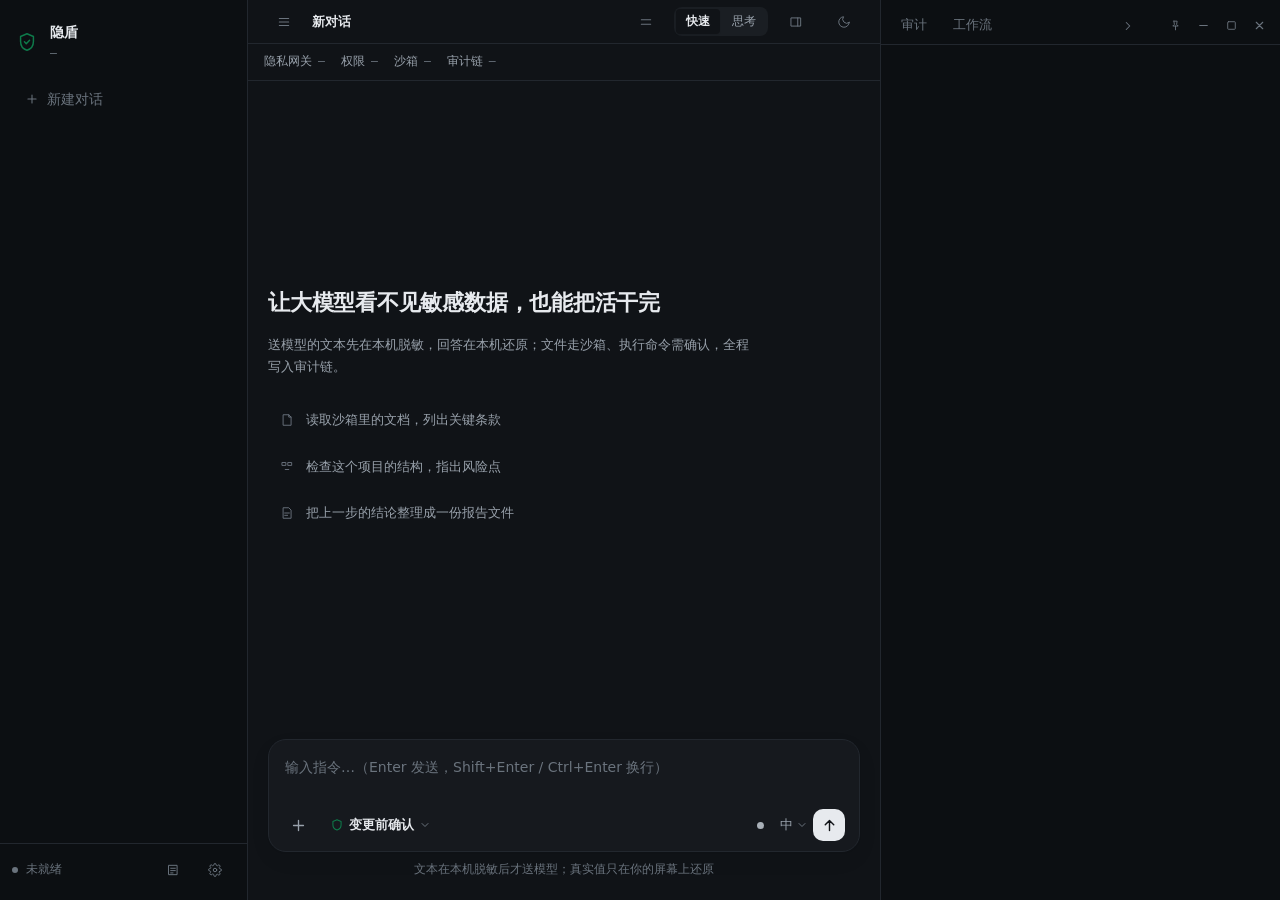
==== commit b58b13f5: "V3.6.21 缺口补齐：隐私三类识别与诚实口径；工作流界面入口恢复；控制面三角色 RBAC/默认限速/一键 TLS" ====
--- a/yindun/app/web/index.html
+++ b/yindun/app/web/index.html
@@ -12,14 +12,14 @@
        折叠后窗口本身会缩成一条浮条（底边对齐、水平居中），
        在这里输入指令回车 = 自动展开完整界面并发送；Shift+Enter 换行（不发送）。
        草稿由 carryDraft() 与主输入框互相搬运：折叠/展开都不丢字。 -->
-  <div class="minibar pywebview-drag-region" id="minibar">
+  <div class="minibar" id="minibar">
     <button class="minibar__expand" id="btn-mini-expand" title="展开完整界面（Esc）">
       <svg viewBox="0 0 24 24" fill="none" stroke="currentColor" stroke-width="1.9" stroke-linecap="round" stroke-linejoin="round"><path d="M9 4v5H4M15 20v-5h5"/></svg>
     </button>
     <!-- textarea 而非 input：Shift+Enter 要真的能换行（单行控件装不下换行符） -->
     <textarea class="minibar__input" id="mini-input" rows="1" spellcheck="false" autocomplete="off"
            placeholder="闪发模式：Enter 发送 · Shift+Enter / Ctrl+Enter 换行"></textarea>
-    <span class="minibar__status" id="mini-status"></span>
+    <span class="minibar__status pywebview-drag-region" id="mini-status"></span>
     <button class="minibar__send" id="btn-mini-send" title="发送（Enter）">
       <svg viewBox="0 0 24 24" fill="none" stroke="currentColor" stroke-width="1.9" stroke-linecap="round" stroke-linejoin="round"><path d="M4 12h15M13 6l6 6-6 6"/></svg>
     </button>
@@ -76,7 +76,7 @@
 
     <!-- ── 主区 ─────────────────────────────── -->
     <main class="main">
-      <header class="band topbar pywebview-drag-region">
+      <header class="band topbar">
         <button class="btn btn--ghost" id="btn-sidebar" title="折叠 / 展开会话栏" style="display:inline-flex">
           <svg viewBox="0 0 24 24" fill="none" stroke="currentColor" stroke-width="1.8" stroke-linecap="round"><path d="M4 6h16M4 12h16M4 18h16"/></svg>
         </button>
@@ -257,8 +257,8 @@
         </aside>
 
         <div class="setmain">
-          <header class="setmain__head pywebview-drag-region">
-            <div>
+          <header class="setmain__head">
+            <div class="pywebview-drag-region">
               <h2 id="set-title">模型接入</h2>
               <p id="set-sub">按数据边界分三档：本机 / 局域网 / 公网</p>
             </div>
@@ -458,6 +458,7 @@
       <div class="panel__inner">
         <div class="panel__tabs">
           <button class="ptab" data-pane="audit">审计</button>
+          <button class="ptab" data-pane="workflow">工作流</button>
           <span class="panel__spacer"></span>
           <span class="panel__actions" id="panel-actions"></span>
           <button class="btn btn--ghost" id="btn-panel-collapse" title="收起面板">
@@ -493,6 +494,20 @@
       </div>
 
       <div class="audit-list" id="audit-list"></div>
+          </section>
+
+          <!-- ── 工作流面板（V3.6.21 恢复入口）：线性流程 + 步骤级人工审批 ── -->
+          <section class="pane" id="pane-workflow">
+            <div class="wf-head">
+              <div class="wf-head__title">协同工作流</div>
+              <div class="wf-head__note">线性流程（无分支 / 回退 / 单步重跑）；写盘、删除、执行与导出步骤由内核强制人工审批。</div>
+            </div>
+            <div class="field">
+              <label class="field__label" for="wf-path">数据目录（留空＝当前可读写范围）</label>
+              <input type="text" id="wf-path" placeholder="例如 D:\\公司资料\\合同">
+            </div>
+            <div class="wf-templates" id="wf-templates"></div>
+            <div class="wf-instance" id="wf-instance" hidden></div>
           </section>
 
         </div>
@@ -533,8 +548,8 @@
         </div>
       </div>
       <div class="modal__foot">
-        <button class="btn btn--danger" id="btn-deny">驳回拦截</button>
-        <button class="btn btn--primary" id="btn-allow">授权执行</button>
+        <button class="btn btn--danger" id="btn-deny" type="button">驳回拦截</button>
+        <button class="btn btn--primary" id="btn-allow" type="button">授权执行</button>
       </div>
     </div>
   </div>
--- a/yindun/app/web/styles/app.css
+++ b/yindun/app/web/styles/app.css
@@ -1263,3 +1263,32 @@
 @media (max-width: 900px) {
   .chat, .composer { padding-left: var(--sp-4); padding-right: var(--sp-4); }
 }
+
+/* ── 工作流面板（V3.6.21 恢复入口）────────────────────────────────
+   线性流程：模板卡片 → 启动 → 步骤状态 → 人工审批 → 导出。
+   刻意不做分支/回退控件：引擎本身不支持，界面不承诺引擎没有的能力。 */
+.wf-head__title { font-size: var(--fs-md); font-weight: 600; color: var(--text-1); }
+.wf-head__note { margin-top: var(--sp-2); font-size: var(--fs-meta); color: var(--text-3); line-height: 1.5; }
+.wf-templates { display: flex; flex-direction: column; gap: var(--sp-3); }
+.wf-card { border: 1px solid var(--border-1); border-radius: var(--r-ctrl); padding: var(--sp-4); display: flex; flex-direction: column; gap: var(--sp-2); }
+.wf-card__name { font-size: var(--fs-sm); font-weight: 600; color: var(--text-1); }
+.wf-card__desc { font-size: var(--fs-meta); color: var(--text-2); line-height: 1.5; }
+.wf-card__foot { display: flex; align-items: center; justify-content: space-between; gap: var(--sp-3); }
+.wf-card__meta { font-size: var(--fs-meta); color: var(--text-3); }
+.wf-instance { border: 1px solid var(--border-1); border-radius: var(--r-ctrl); padding: var(--sp-4); display: flex; flex-direction: column; gap: var(--sp-3); }
+.wf-instance__head { display: flex; align-items: center; justify-content: space-between; gap: var(--sp-3); }
+.wf-instance__name { font-size: var(--fs-sm); font-weight: 600; }
+.wf-instance__progress { font-size: var(--fs-meta); color: var(--text-3); font-family: var(--font-mono); }
+.wf-steps { display: flex; flex-direction: column; gap: var(--sp-2); }
+.wf-step { display: flex; align-items: center; gap: var(--sp-3); font-size: var(--fs-meta); }
+.wf-step__name { flex: 1; color: var(--text-2); }
+.wf-step__status { padding: 2px var(--sp-2); border-radius: var(--r-chip); background: var(--bg-subtle); color: var(--text-3); font-size: 11px; }
+.wf-step__status--done { color: var(--accent-700); background: var(--accent-50); }
+.wf-step__status--waiting { color: var(--warn-500, #b45309); }
+.wf-step__status--failed { color: var(--danger-500); }
+html[data-theme="dark"] .wf-step__status--done { color: var(--accent-300); background: transparent; }
+.wf-actions { display: flex; flex-wrap: wrap; gap: var(--sp-2); }
+.wf-actions:empty { display: none; }
+
+/* [hidden] 必须真的隐藏：.wf-instance 的 display:flex 会覆盖浏览器默认的 [hidden]{display:none} */
+.wf-instance[hidden] { display: none; }
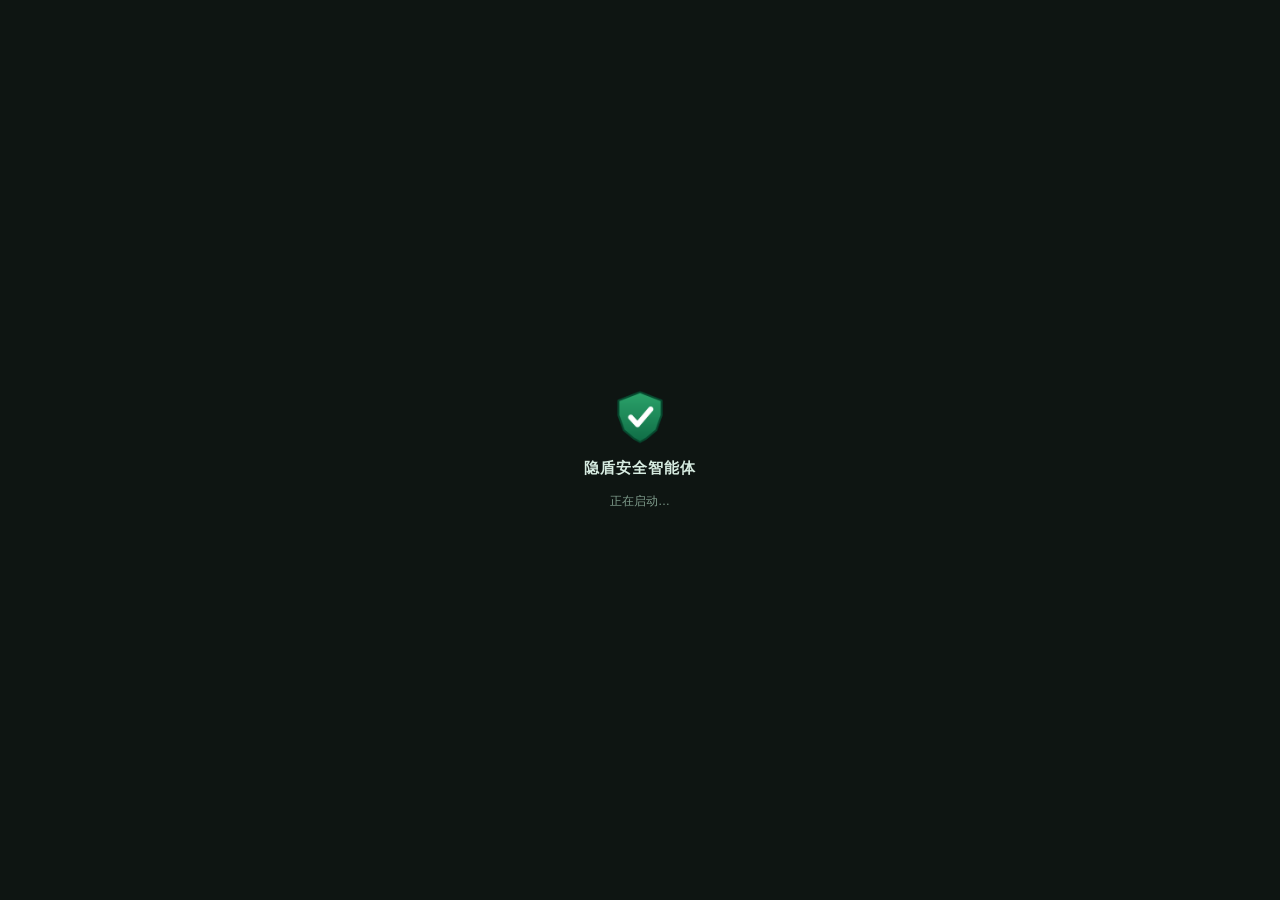
==== commit e60a98a6: "首屏体验：窗口按钮静态显示、主题预置不闪、启动遮罩用真实 logo；控制台改管理蓝+启动遮罩；控制端图标与页头一致" ====
--- a/yindun/app/web/index.html
+++ b/yindun/app/web/index.html
@@ -1,6 +1,16 @@
 <!DOCTYPE html>
-<html lang="zh-CN" data-theme="dark">
+<html lang="zh-CN" data-theme="dark" data-frameless="1">
 <head>
+  <!-- ★ V3.6.21 首屏不闪：主题在 CSS 加载前从 localStorage 预置（后端设置随后校正），
+       窗口按钮由静态 data-frameless 直接显示，不必等 JS。 -->
+  <script>
+    (function () {
+      try {
+        var t = localStorage.getItem("yd_theme");
+        if (t === "light" || t === "dark") document.documentElement.setAttribute("data-theme", t);
+      } catch (e) {}
+    })();
+  </script>
   <meta charset="utf-8">
   <meta name="viewport" content="width=device-width, initial-scale=1">
   <title>隐盾安全智能体</title>
@@ -8,11 +18,17 @@
   <link rel="stylesheet" href="styles/app.css">
 </head>
 <body>
+  <!-- 启动遮罩：WebView2 初始化/首屏渲染期间盖住白屏与主题切换，bootstrap 完成后淡出 -->
+  <div id="boot-splash" aria-hidden="true">
+    <div class="boot-splash__mark"><img src="assets/logo.png" alt="隐盾"></div>
+    <div class="boot-splash__name">隐盾安全智能体</div>
+    <div class="boot-splash__hint">正在启动…</div>
+  </div>
   <!-- ── 极简闪发浮条（折叠态）：旧 Qt 界面「极简闪发折叠模式」的迁移 ──
        折叠后窗口本身会缩成一条浮条（底边对齐、水平居中），
        在这里输入指令回车 = 自动展开完整界面并发送；Shift+Enter 换行（不发送）。
        草稿由 carryDraft() 与主输入框互相搬运：折叠/展开都不丢字。 -->
-  <div class="minibar" id="minibar">
+  <div class="minibar pywebview-drag-region" id="minibar">
     <button class="minibar__expand" id="btn-mini-expand" title="展开完整界面（Esc）">
       <svg viewBox="0 0 24 24" fill="none" stroke="currentColor" stroke-width="1.9" stroke-linecap="round" stroke-linejoin="round"><path d="M9 4v5H4M15 20v-5h5"/></svg>
     </button>
@@ -76,7 +92,7 @@
 
     <!-- ── 主区 ─────────────────────────────── -->
     <main class="main">
-      <header class="band topbar">
+      <header class="band topbar pywebview-drag-region">
         <button class="btn btn--ghost" id="btn-sidebar" title="折叠 / 展开会话栏" style="display:inline-flex">
           <svg viewBox="0 0 24 24" fill="none" stroke="currentColor" stroke-width="1.8" stroke-linecap="round"><path d="M4 6h16M4 12h16M4 18h16"/></svg>
         </button>
--- a/yindun/app/web/styles/app.css
+++ b/yindun/app/web/styles/app.css
@@ -183,6 +183,8 @@
   flex: none; height: 44px; display: flex; align-items: center; gap: var(--sp-3);
   padding: 0 var(--sp-5); border-bottom: 1px solid var(--border-1);
 }
+/* 顶栏/浮条是窗口拖动把手（V3.6.21）：拖的时候不要同时选中标题文字 */
+.topbar, .minibar { -webkit-user-select: none; user-select: none; }
 .topbar__title { font-size: var(--fs-sm); font-weight: 600; overflow: hidden; text-overflow: ellipsis; white-space: nowrap; min-width: 0; }
 .topbar__spacer { flex: 1; }
 .band__id { font-size: var(--fs-meta); color: var(--text-3); flex: none; }
@@ -1292,3 +1294,19 @@
 
 /* [hidden] 必须真的隐藏：.wf-instance 的 display:flex 会覆盖浏览器默认的 [hidden]{display:none} */
 .wf-instance[hidden] { display: none; }
+/* 拖动区里的输入控件仍要能选中文字 */
+.topbar input, .topbar textarea, .minibar input, .minibar textarea { -webkit-user-select: text; user-select: text; }
+
+
+/* 启动遮罩（V3.6.21）：盖住 WebView2 初始化与主题切换的瞬间 */
+#boot-splash {
+  position: fixed; inset: 0; z-index: 9999; display: flex; flex-direction: column;
+  align-items: center; justify-content: center; gap: 10px;
+  background: #0e1512; color: #d6ebe0;
+  font-family: "Microsoft YaHei", "PingFang SC", sans-serif;
+  transition: opacity .22s ease;
+}
+#boot-splash.is-hide { opacity: 0; pointer-events: none; }
+#boot-splash .boot-splash__mark img { width: 56px; height: 56px; display: block; }
+#boot-splash .boot-splash__name { font-size: 15px; letter-spacing: 1px; font-weight: 600; }
+#boot-splash .boot-splash__hint { font-size: 12px; color: #7f9c8c; }
